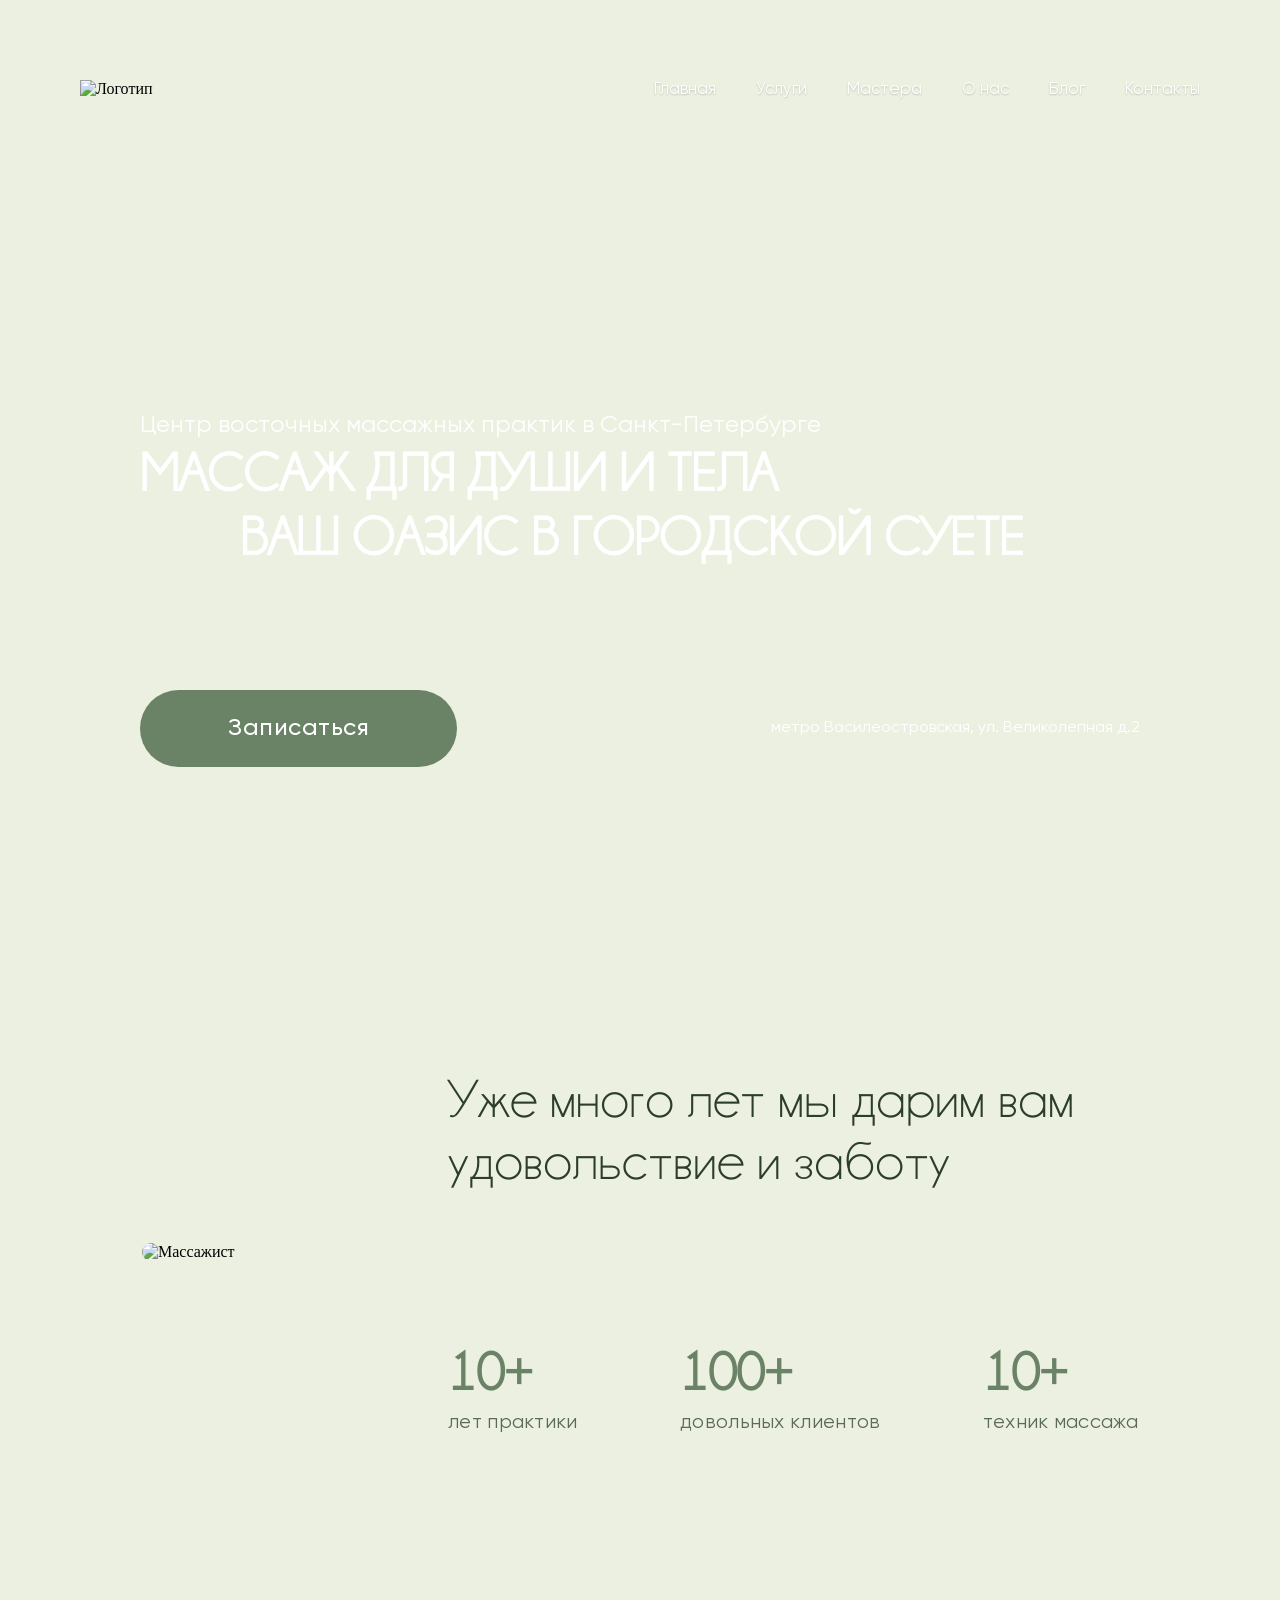
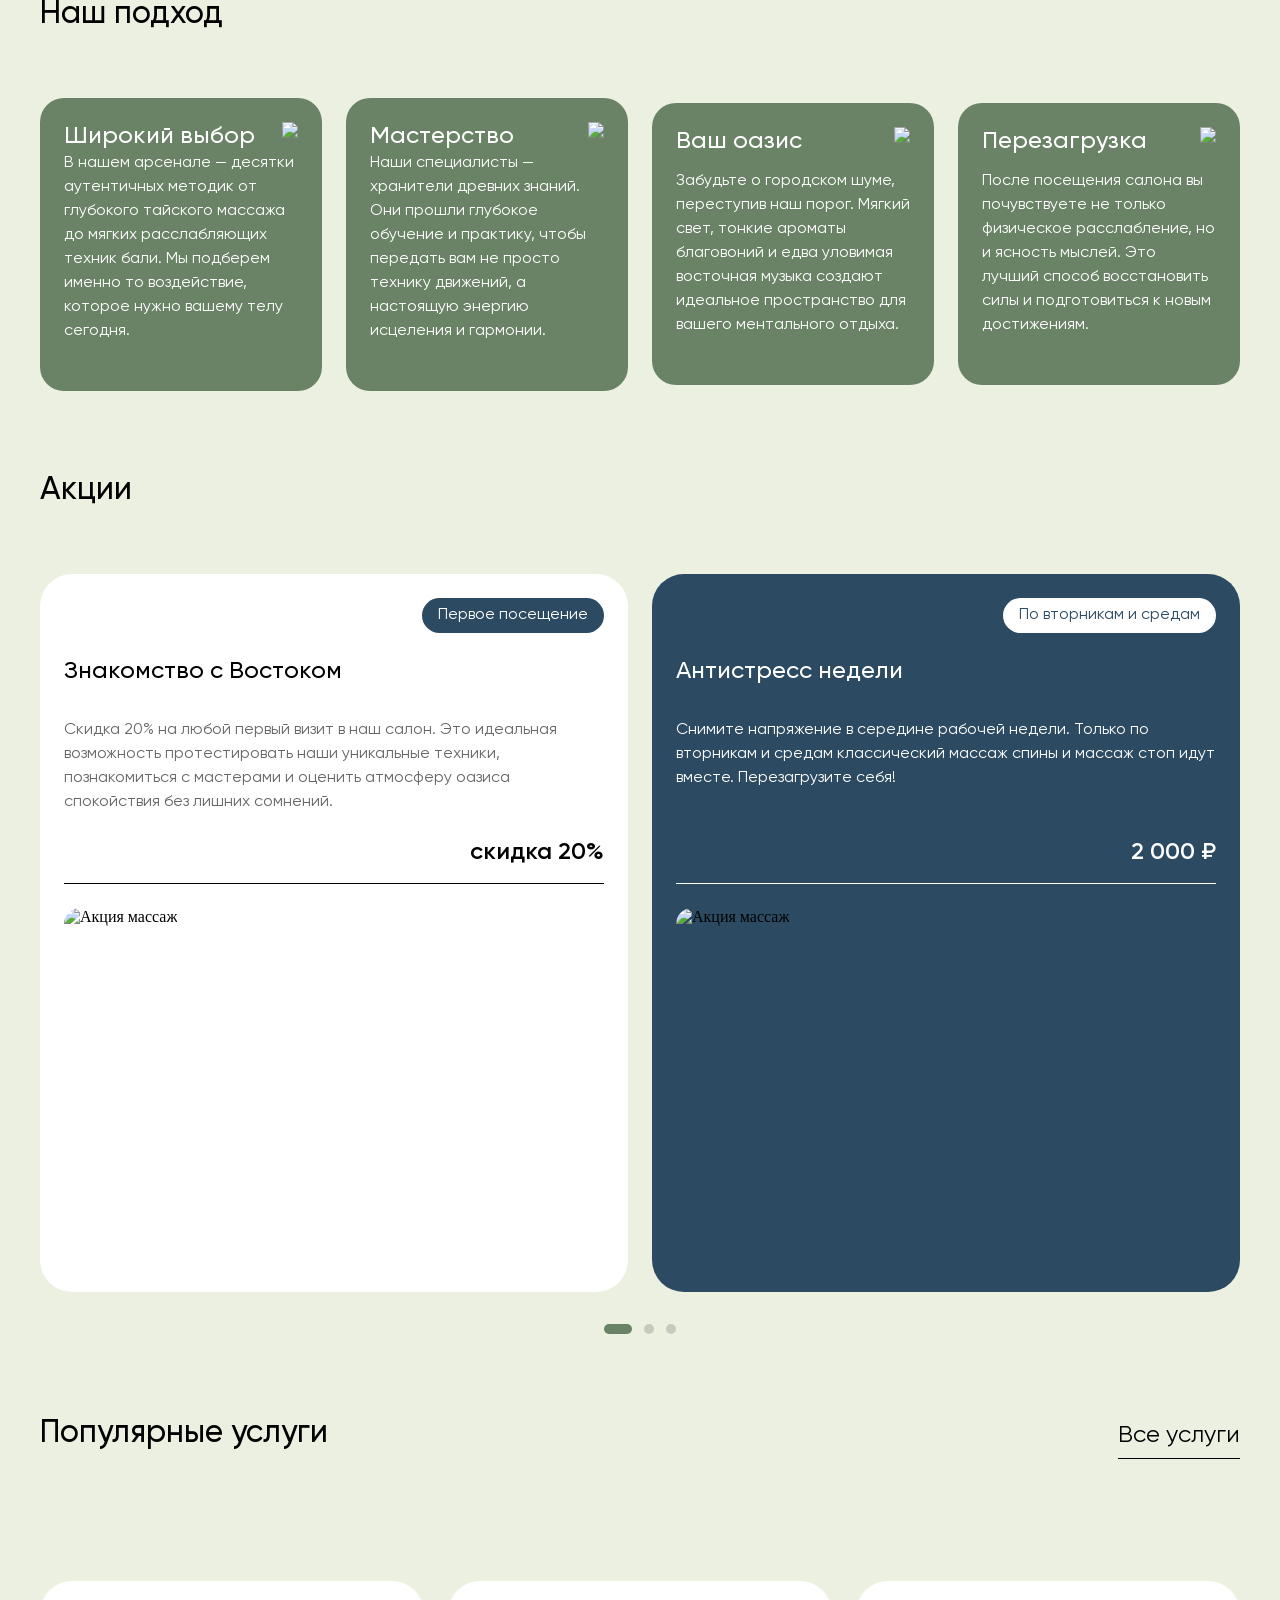
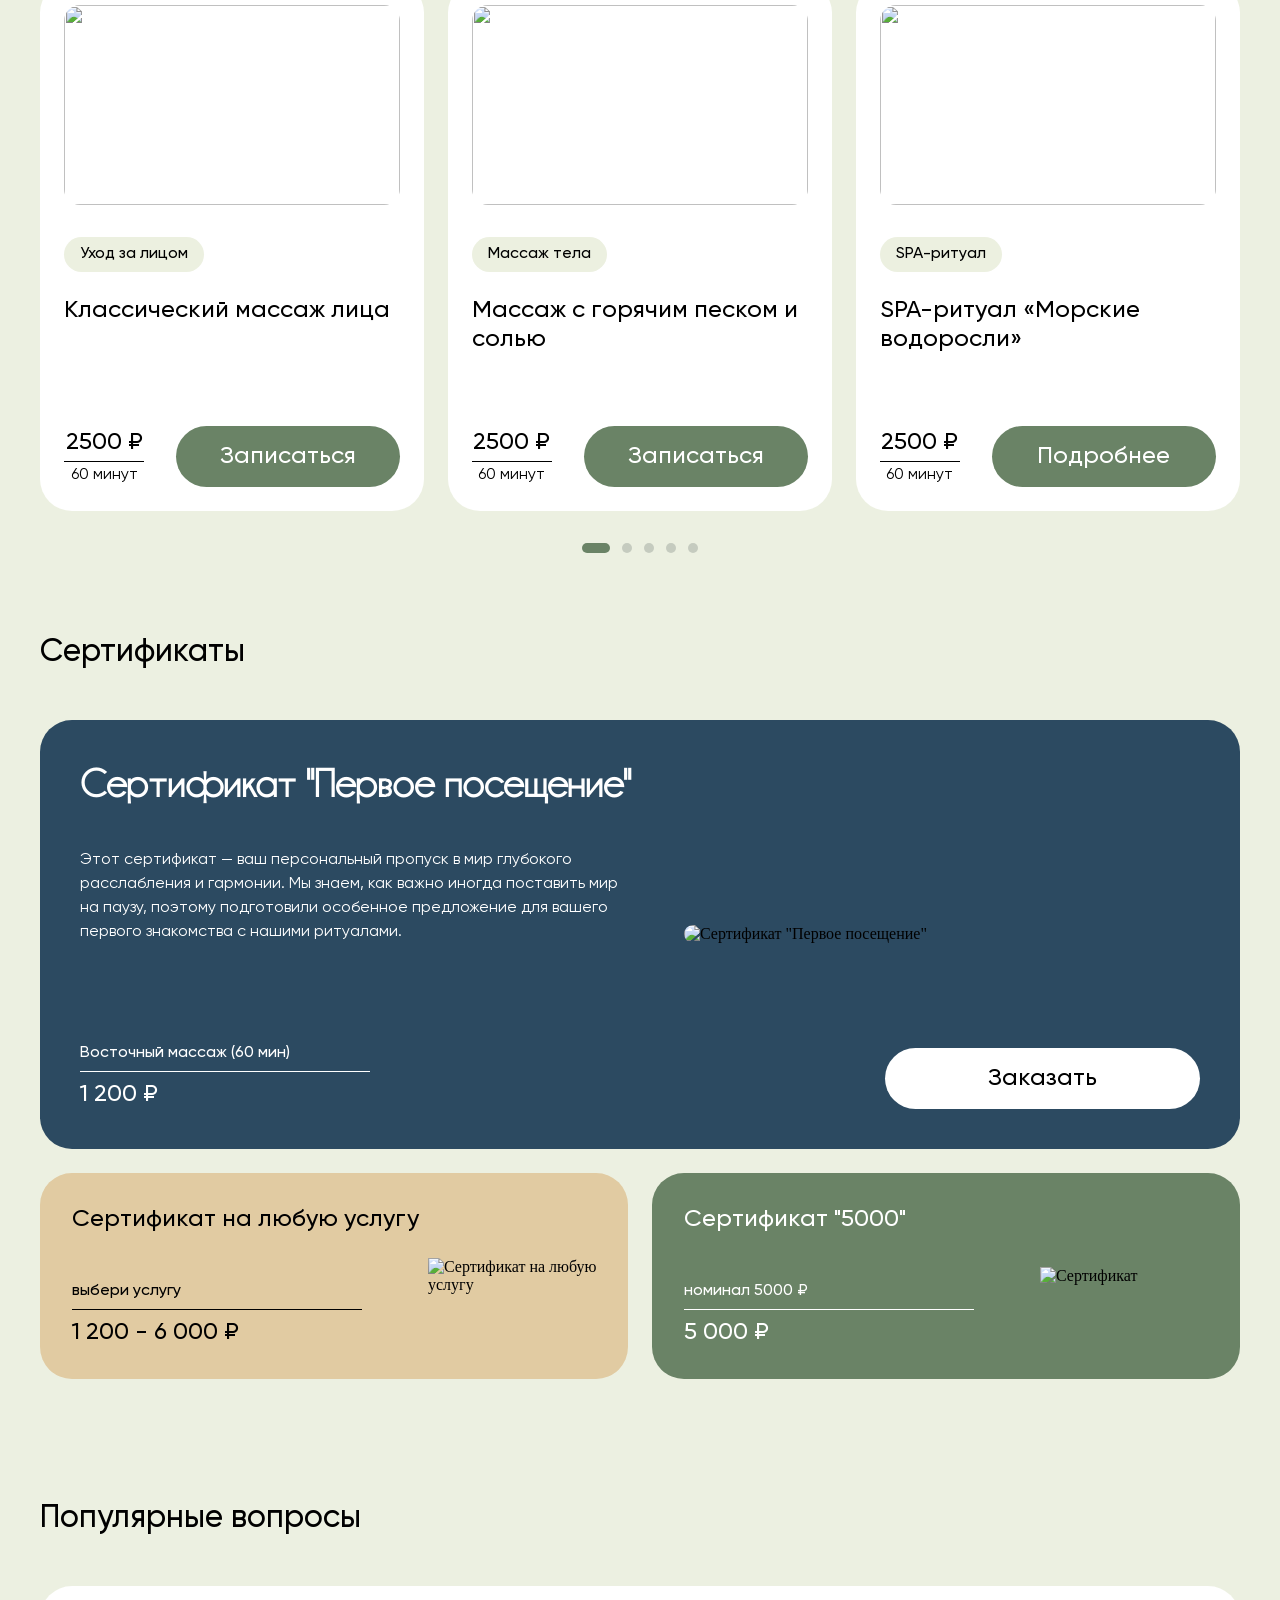
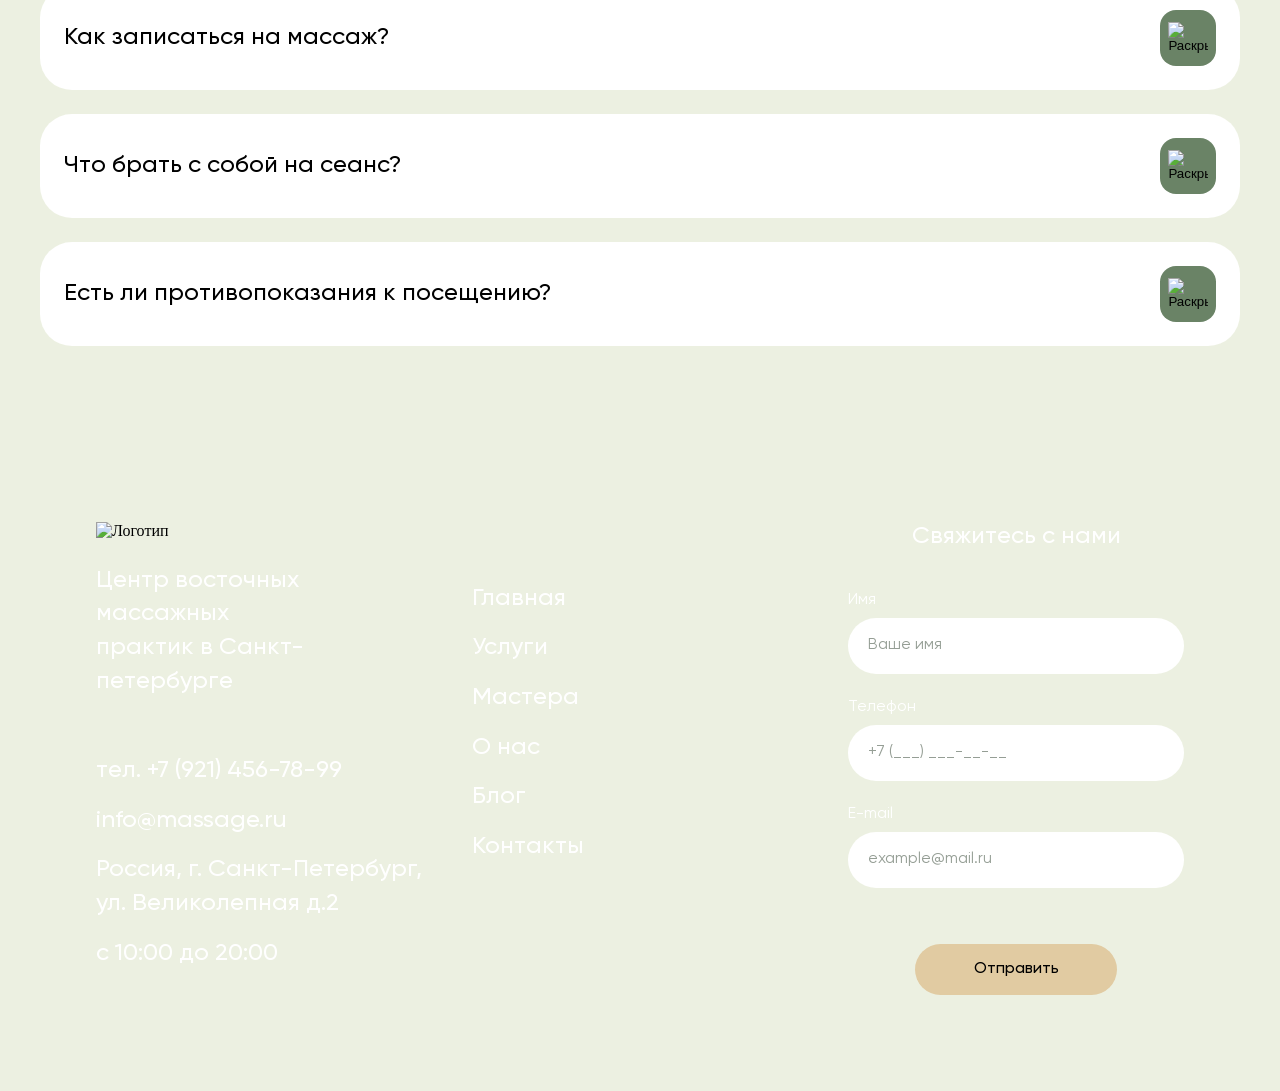
==== index.html @ 38e9e54f "Add files via upload" ====
<!DOCTYPE html>
<html lang="ru">
<head>
    <meta charset="UTF-8">
    <meta name="viewport" content="width=device-width, initial-scale=1.0, viewport-fit=cover">
    <title>Массажный салон "Саттва"</title>
    <link rel="stylesheet" href="styles/style.css">
    <link rel="stylesheet" href="styles/style_main.css">
    <link rel="stylesheet" href="styles/certificates.css">
    <link rel="stylesheet" href="styles/modal.css">
</head>
<body>
    <div class="site-wrapper">
    <!-- Первый экран -->
    <section class="hero" id="hero">
        <div class="hero-outer">
            <!-- Навигационное меню -->
            <nav class="navbar">
                <img src="img/logo.png" class="logo" alt="Логотип" id="mainLogo">
                <ul class="nav-links">
                    <li><a href="index.html">Главная</a></li>
                    <li><a href="html/services.html" class="active">Услуги</a></li>
                    <li><a href="html/masters.html">Мастера</a></li>
                    <li><a href="html/about.html">О нас</a></li>
                    <li><a href="html/blog.html">Блог</a></li>
                    <li><a href="html/contacts.html">Контакты</a></li>
                </ul>
                <button class="burger" id="burgerBtn" aria-label="Меню">
                    <span></span><span></span><span></span>
                </button>
            </nav>

            <div class="hero-content">
                  <div class="hero-text">
                        <div class="grid-text-line-1">Центр восточных массажных практик в Санкт-Петербурге</div>
                        <div class="grid-text-line-2">МАССАЖ ДЛЯ ДУШИ И ТЕЛА</div>
                        <div class="grid-text-line-3">ВАШ ОАЗИС В ГОРОДСКОЙ СУЕТЕ</div>
                    </div>
                  <div class="action-row">
                      <a href="#" class="btn-primary" onclick="openBookingModal(); return false;">Записаться</a>
                      <div class="inline-note"><p>метро Василеостровская, ул. Великолепная д.2</p></div>
                  </div>
            </div>
        </div>
        </div>
    </section>

    <!-- Инфографика -->
    <section class="about-section">
        <div class="about-container">
            <div class="about-image">
                <img src="img/person.png" alt="Массажист">
            </div>
            <div class="about-text">
                  <h2 class="about-title">Уже много лет мы дарим вам <br> удовольствие и заботу</h2>
                  <div class="infographics">
                      <div class="infographic-item">
                          <div class="infographic-number">10+</div>
                          <div class="infographic-label">лет практики</div>
                      </div>
                      <div class="infographic-item">
                          <div class="infographic-number">100+</div>
                          <div class="infographic-label">довольных клиентов</div>
                      </div>
                      <div class="infographic-item">
                          <div class="infographic-number">10+</div>
                          <div class="infographic-label">техник массажа</div>
                      </div>
                  </div>
            </div>
        </div>
    </section>


    <!-- Особенности салона -->
    <section class="features-section">
        <h3>Наш подход</h3>
        <div class="features-grid">
            <!-- Карточка 1 -->
            <div class="feature-card">
                <div class="feature-header">
                    <div class="feature-title">Широкий выбор</div>
                    <div class="feature-image">
                        <img src="img/icon1.png">
                    </div>
                </div>
                <p class="feature-text">В нашем арсенале — десятки аутентичных методик от глубокого тайского массажа до мягких расслабляющих техник бали. Мы подберем именно то воздействие, которое нужно вашему телу сегодня.</p>
            </div>
            <!-- Карточка 2 -->
            <div class="feature-card">
                <div class="feature-header">
                    <h3 class="feature-title">Мастерство</h3>
                    <div class="feature-image">
                        <img src="img/icon2.png">
                    </div>
                </div>
                <p class="feature-text">Наши специалисты — хранители древних знаний. Они прошли глубокое обучение и практику, чтобы передать вам не просто технику движений, а настоящую энергию исцеления и гармонии.</p>
            </div>
            <!-- Карточка 3 -->
            <div class="feature-card">
                <div class="feature-header">
                    <h3 class="feature-title">Ваш оазис</h3>
                    <div class="feature-image">
                        <img src="img/icon3.png">
                    </div>
                </div>
                <p class="feature-text">Забудьте о городском шуме, переступив наш порог. Мягкий свет, тонкие ароматы благовоний и едва уловимая восточная музыка создают идеальное пространство для вашего ментального отдыха.</p>
            </div>
            <!-- Карточка 4 -->
            <div class="feature-card">
                <div class="feature-header">
                    <h3 class="feature-title">Перезагрузка</h3>
                    <div class="feature-image">
                        <img src="img/icon4.png">
                    </div>
                </div>
                <p class="feature-text">После посещения салона вы почувствуете не только физическое расслабление, но и ясность мыслей. Это лучший способ восстановить силы и подготовиться к новым достижениям.</p>
            </div>
        </div>
    </section>

    <!-- Акции -->
    <section class="promotions-section">
        <h3>Акции</h3>
        <div class="promotions-slider">
            <div class="promotions-track" id="promotionsTrack">
                <!-- Карточка 1 -->
                <div class="promotion-card">
                    <p class="promotion-tag">Первое посещение</p>
                    <div class="promotion-content">
                        <h4 class="promotion-card-title">Знакомство с Востоком</h4>
                        <p class="promotion-description">Скидка 20% на любой первый визит в наш салон. Это идеальная возможность протестировать наши уникальные техники, познакомиться с мастерами и оценить атмосферу оазиса спокойствия без лишних сомнений.</p>
                    </div>
                    <div class="promotion-footer">
                        <h4 class="promotion-price">скидка 20%</h4>
                        <div class="promotion-line"></div>
                        <div class="promotion-image">
                            <img src="img/sale1.png" alt="Акция массаж">
                        </div>
                    </div>
                </div>
                <!-- Карточка 2 -->
                <div class="promotion-card">
                    <p class="promotion-tag">По вторникам и средам</p>
                    <div class="promotion-content">
                        <h4 class="promotion-card-title">Антистресс недели</h4>
                        <p class="promotion-description">Снимите напряжение в середине рабочей недели. Только по вторникам и средам классический массаж спины и массаж стоп идут вместе. Перезагрузите себя!</p>
                    </div>
                    <div class="promotion-footer">
                        <h4 class="promotion-price">2 000 ₽</h4>
                        <div class="promotion-line"></div>
                        <div class="promotion-image">
                            <img src="img/sale2.png" alt="Акция массаж">
                        </div>
                    </div>
                </div>
                <!-- Карточка 3 -->
                <div class="promotion-card">
                    <p class="promotion-tag">Для пар</p>
                    <div class="promotion-content">
                        <h4 class="promotion-card-title">Восточный дуэт</h4>
                        <p class="promotion-description">Приходите на массаж вдвоем и получите скидку 15% на оба сеанса. Разделите момент глубокого расслабления с близким человеком или подругой. Мы создадим для вас общую атмосферу гармонии, чтобы ваш отдых стал еще более приятным и душевным.</p>
                    </div>
                    <div class="promotion-footer">
                        <h4 class="promotion-price">скидка 15%</h4>
                        <div class="promotion-line"></div>
                        <div class="promotion-image">
                            <img src="img/sale3.png" alt="Акция массаж">
                        </div>
                    </div>
                </div>
            </div>
            <!-- Точки-переключатели -->
            <div class="promotions-dots" id="promotionsDots">
                <span class="dot active"></span>
                <span class="dot"></span>
                <span class="dot"></span>
            </div>
        </div>
    </section>

    <!-- Популярные услуги -->
    <section class="services-section">
        <div class="services-header">
            <h3>Популярные услуги</h3>
            <a href="html/services.html" class="services-link">Все услуги</a>
        </div>
        
        <div class="services-slider">
            <div class="services-track" id="servicesTrack">
                
                <!-- Карточка услуги 1 -->
                <div class="service-card" data-tag="face" data-time="60" data-price="2500">
                    <div class="service-image">
                        <img src="img/mas_3.png">
                    </div>
                    <div class="service-info">
                        <div class="service-tag">Уход за лицом</div>
                        <h4>Классический массаж лица</h4>
                    </div>
                    <div class="service-footer">
                        <div class="service-price-block">
                            <h4 class="service-price">2500 ₽</h4>
                            <div class="service-line"></div>
                            <p class="service-duration">60 минут</p>
                        </div>
                        <a href="#" class="service-btn" onclick="openBookingModal(); return false;">Записаться</a>
                    </div>
                </div>
                
                <!-- Карточка услуги 2 -->
                <div class="service-card" data-tag="massage" data-time="60" data-price="2500">
                    <div class="service-image">
                        <img src="img/mas_4.png">
                    </div>
                    <div class="service-info">
                        <div class="service-tag">Массаж тела</div>
                        <h4>Массаж с горячим песком и солью</h4>
                    </div>
                    <div class="service-footer">
                        <div class="service-price-block">
                            <h4 class="service-price">2500 ₽</h4>
                            <div class="service-line"></div>
                            <p class="service-duration">60 минут</p>
                        </div>
                        <a href="#" class="service-btn" onclick="openBookingModal(); return false;">Записаться</a>
                    </div>
                </div>
                
                <!-- Карточка услуги 3 -->
                <div class="service-card" data-tag="spa" data-time="60" data-price="2500">
                    <div class="service-image">
                        <img src="img/mas_5.png">
                    </div>
                    <div class="service-info">
                        <div class="service-tag">SPA-ритуал</div>
                        <h4>SPA-ритуал «Морские водоросли»</h4>
                    </div>
                    <div class="service-footer">
                        <div class="service-price-block">
                            <h4 class="service-price">2500 ₽</h4>
                            <div class="service-line"></div>
                            <p class="service-duration">60 минут</p>
                        </div>
                        <a href="#" class="service-btn">Подробнее</a>
                    </div>
                </div>
                
                <!-- Карточка услуги 4 -->
                <div class="service-card" data-tag="spa" data-time="60" data-price="2500">
                    <div class="service-image">
                        <img src="img/mas_7.png">
                    </div>
                    <div class="service-info">
                        <div class="service-tag">SPA-ритуал</div>
                        <h4>SPA-ритуал «Полное погружение»</h4>
                    </div>
                    <div class="service-footer">
                        <div class="service-price-block">
                            <h4 class="service-price">2500 ₽</h4>
                            <div class="service-line"></div>
                            <p class="service-duration">60 минут</p>
                        </div>
                        <a href="#" class="service-btn">Подробнее</a>
                    </div>
                </div>
                
                <!-- Карточка услуги 5 -->
                <div class="service-card" data-tag="massage" data-time="60" data-price="2500">
                    <div class="service-image">
                        <img src="img/mas_8.png">
                    </div>
                    <div class="service-info">
                        <div class="service-tag">Массаж тела</div>
                        <h4>Восточный массаж</h4>
                    </div>
                    <div class="service-footer">
                        <div class="service-price-block">
                            <h4 class="service-price">2500 ₽</h4>
                            <div class="service-line"></div>
                            <p class="service-duration">60 минут</p>
                        </div>
                        <a href="#" class="service-btn">Подробнее</a>
                    </div>
                </div>
            </div>
        </div>
        
        <!-- Точки-переключатели -->
        <div class="services-dots" id="servicesDots">
            <span class="dot active"></span>
            <span class="dot"></span>
            <span class="dot"></span>
            <span class="dot"></span>
            <span class="dot"></span>
        </div>
    </section>

        <!-- Сертификаты -->
    <section class="certificates-section">
        <h3>Сертификаты</h3>
        <!-- Десктопная версия -->
        <div class="certificates-desktop">
            <!-- Верхняя карточка -->
            <div class="cert-card-large" id="certLargeCard" data-cert-color="0">
                <div class="cert-large-left">
                    <h5 class="cert-large-title" id="largeTitle">Подарочный сертификат</h5>
                    <p class="cert-large-text" id="largeText">Идеальный подарок для тех, кто ценит заботу о теле и душе. Сертификат действует на любые услуги салона.</p>
                    <div class="cert-large-info">
                        <div class="cert-price-block-vertical">
                            <div class="cert-price-value" id="largePrice">5 000 ₽</div>
                            <div class="cert-line"></div>
                            <div class="cert-time" id="largeTime">без ограничений</div>
                        </div>
                    </div>
                </div>
                <div class="cert-large-right">
                    <img src="img/cert_1.png" alt="Сертификат" class="cert-large-img" id="largeImg">
                    <a href="#" class="cert-large-btn" id="largeBtn" onclick="openBookingModal(); return false;">Заказать</a>
                </div>
            </div>
            
            <!-- Две нижние карточки -->
            <div class="cert-cards-row" id="certRow"></div>
        </div>
        
        <!-- Мобильная версия -->
        <div class="certificates-mobile">
            <div class="cert-mobile-track" id="certMobileTrack"></div>
            <div class="cert-mobile-dots" id="certMobileDots"></div>
        </div>
    </section>

        <!-- Популярные вопросы -->
    <section class="faq-section">
        <h3>Популярные вопросы</h3>
        <div class="faq-container">
            <!-- Вопрос 1 -->
            <div class="faq-item">
                <div class="faq-question">
                    <h4 class="faq-question-text">Как записаться на массаж?</h4>
                    <button class="faq-toggle" aria-label="Раскрыть ответ">
                        <span></span>
                        <span></span>
                    </button>
                </div>
                <div class="faq-answer">
                    <p><br></p>
                    <p>Вы можете записаться на массаж по телефону +7 (812) 123-45-67 или через форму связи на сайте. Желаемую дату и время можно выбрать в чате с администратором. Предварительная запись обязательна.</p>
                </div>
            </div>
            <!-- Вопрос 2 -->
            <div class="faq-item">
                <div class="faq-question">
                    <h4 class="faq-question-text">Что брать с собой на сеанс?</h4>
                    <button class="faq-toggle" aria-label="Раскрыть ответ">
                        <span></span>
                        <span></span>
                    </button>
                </div>
                <div class="faq-answer">
                    <p><br></p>
                    <p>Короткий ответ — ничего! Мы позаботились о том, чтобы ваш визит был максимально комфортным. Мы предоставляем всё необходимое для Вашего посещения.</p>
                </div>
            </div>
            <!-- Вопрос 3 -->
            <div class="faq-item">
                <div class="faq-question">
                    <h4 class="faq-question-text">Есть ли противопоказания к посещению?</h4>
                    <button class="faq-toggle" aria-label="Раскрыть ответ">
                        <span></span>
                        <span></span>
                    </button>
                </div>
                <div class="faq-answer">
                    <p><br></p>
                    <p>Пожалуйста, ознакомьтесь с ними перед записью на странице услуги. Если у вас есть сомнения, проконсультируйтесь с нашим специалистом.</p>
                </div>
            </div>
        </div>
    </section>

        <!-- Футер -->
    <footer class="footer">
        <div class="footer-container">
            <!-- Информация -->
            <div class="footer-info">
                <img src="img/logo.png" class="footer-logo" alt="Логотип">
                <h4 class="footer-text">Центр восточных массажных<br>практик в Санкт-петербурге</h4>
                <div class="footer-contact-links">
                    <h4 href="tel:+78121234567" class="footer-contact-link">тел. +7 (921) 456-78-99</h4>
                    <h4 href="mailto:info@massage.ru" class="footer-contact-link">info@massage.ru</h4>
                    <h4 class="footer-contact-link">Россия, г. Санкт-Петербург,<br>ул. Великолепная д.2</h4>
                    <h4 class="footer-contact-link">с 10:00 до 20:00</h4>
                </div>
            </div>
            
            <!-- Навигация -->
            <div class="footer-nav">
                <a href="#" class="footer-nav-link">Главная</a>
                <a href="#" class="footer-nav-link">Услуги</a>
                <a href="#" class="footer-nav-link">Мастера</a>
                <a href="#" class="footer-nav-link">О нас</a>
                <a href="#" class="footer-nav-link">Блог</a>
                <a href="#" class="footer-nav-link">Контакты</a>
            </div>
            
            <!-- Обратная связь -->
            <div class="footer-form">
                <h4 class="footer-form-title">Свяжитесь с нами</h4>
                <form class="footer-contact-form" id="footerForm">
                    <div class="form-group">
                        <label for="footer-name">Имя</label>
                        <input type="text" id="footer-name" name="name" placeholder="Ваше имя">
                    </div>
                    <div class="form-group">
                        <label for="footer-phone">Телефон</label>
                        <input type="tel" id="footer-phone" name="phone" placeholder="+7 (___) ___-__-__">
                    </div>
                    <div class="form-group">
                        <label for="footer-email">E-mail</label>
                        <input type="email" id="footer-email" name="email" placeholder="example@mail.ru">
                    </div>
                    <button type="submit" class="footer-submit-btn">Отправить</button>
                    
                </form>
            </div>
        </div>
    </footer>

        <!-- Модальное окно формы -->
    <div class="modal" id="bookingModal">
        <div class="modal-content">
            <button class="modal-close" id="modalCloseBtn">
                <span></span>
                <span></span>
            </button>
            <h3 class="modal-title">Записаться на массаж</h3>
            <p class="modal-subtitle">оставьте свои контактные данные, и мы очень быстро с вами свяжемся, ответим на все вопросы и запишем на нужную программу</p>
            
            <form class="modal-form" id="bookingForm">
                <div class="modal-form-group">
                    <label for="modal-name">Имя</label>
                    <input type="text" id="modal-name" name="name">
                </div>
                <div class="modal-form-group">
                    <label for="modal-phone">Телефон</label>
                    <input type="tel" id="modal-phone" name="phone">
                </div>
                <div class="modal-form-group">
                    <label for="modal-email">E-mail</label>
                    <input type="email" id="modal-email" name="email">
                </div>
                
                <div class="modal-checkboxes">
                    <label class="modal-checkbox">
                        <input type="checkbox" name="privacy" class="modal-checkbox-input">
                        <span class="modal-checkbox-custom"></span>
                        <a href="#" class="modal-checkbox-label">политика конфиденциальности</a>
                    </label>
                    <label class="modal-checkbox">
                        <input type="checkbox" name="offer" class="modal-checkbox-input">
                        <span class="modal-checkbox-custom"></span>
                        <a href="#" class="modal-checkbox-label">обработка персональных данных</a>
                    </label>
                </div>
                
                <button type="submit" class="modal-submit-btn">Отправить заявку</button>
            </form>
        </div>
    </div>

    <script src="js/menu.js"></script>
    <script src="js/script.js"></script>
    <script src="js/certificates.js"></script>
    <script src="js/faq.js"></script>
    <script src="js/modal.js"></script>
</body>
</html>
---- styles/style.css ----
@font-face {
    font-family: 'Gilroy';
    src: url('../other_files/Gilroy-Regular_0.ttf') format('opentype');
}
@font-face {
    font-family: 'ChampagneLimousines';
    src: url('../other_files/champagne-limousines.otf') format('opentype');
}
@font-face {
    font-family: 'GilroyMedium';
    src: url('../other_files/Gilroy-Medium_0.ttf') format('opentype');
}
@font-face {
    font-family: 'GilroySemibold';
    src: url('../other_files/Gilroy-Semibold_0.ttf') format('opentype');
}
@font-face {
    font-family: 'GilroyItalic';
    src: url('../other_files/Gilroy-RegularItalic_0.ttf') format('opentype');
}


* {
    margin: 0;
    padding: 0;
    box-sizing: border-box;
}
body {
    background-color: #ECF0E1;
}

p{
    font: 16px Gilroy, sans-serif;
}
h1 {
    font: 70px ChampagneLimousines, sans-serif;
    font-weight: 900;
    color: #ffffff;
}
h2{
    font: 60px GilroyMedium, sans-serif;
}
h3{
    font: 32px GilroyMedium, sans-serif;
    margin-bottom: 64px;
}
h4{
    font: 24px GilroyMedium, sans-serif;
}
h5{
    font: 40px ChampagneLimousines, sans-serif;
    font-weight: 900;
    color: #ffffff;
}

section{
    margin: 0 40px ;
    padding: 0 120px;
    padding-bottom: 120px
}
@media (max-width: 1440px) {
    section{
        padding: 0 0;
        padding-bottom: 80px
    }
}
@media (max-width: 1024px) {
    section{
        padding: 0 0;
        padding-top: 16px;
        padding-bottom: 80px
    }
    h1 {
        font: 50px ChampagneLimousines, sans-serif;
        font-weight: 900;
    }
    h2{
        font: 50px GilroyMedium, sans-serif;
    }
    h3{
        font: 24px GilroyMedium, sans-serif;
        margin-bottom: 64px;
    }
    h4{
        font: 20px GilroyMedium, sans-serif;
    }
}
@media (max-width: 768px) {
    section{
        margin: 0 16px ;
    }
    h1 {
        font: 40px ChampagneLimousines, sans-serif;
        font-weight: 900;
    }
    h2{
        font: 32px GilroyMedium, sans-serif;
    }
}

/* ========== HERO секция ========== */
.hero {
    background: transparent;
    margin: 0;
    padding: 0;
}
.hero-outer {
    background-image: url('../img/bg.png');
    background-size: cover;
    background-repeat: no-repeat;
    margin: 40px;
    border-radius: 32px;
    position: relative;
    min-height: 92vh;
    display: flex;
    flex-direction: column;
}

@media (max-width: 768px) {
    .hero-outer {
        margin: 16px;
        margin-bottom: 16px;
        border-radius: 24px;
        min-height: calc(90vh - 16px);
    }
}

/* Навигационное меню */
.navbar {
    flex-shrink: 0;
    display: flex;
    justify-content: space-between;
    flex-wrap: wrap;
    gap: 20px;
    padding: 40px 40px;
}

@media (max-width: 768px) {
    .navbar {
        padding: 20px 24px;
    }
}

.logo {
    height: 30px;
    width: auto;
    transition: opacity 0.3s ease;
}
.nav-links {
    display: flex;
    list-style: none;
    gap: 80px;
}
.nav-links li a {
    font: 20px Gilroy, sans-serif;
    text-decoration: none;
    font-weight: 300;
    font-size: 1.05rem;
    color: white;
    transition: 0.2s ease;
    padding-bottom: 4px;
    border-bottom: 1px solid transparent;
    text-shadow: 0 1px 2px rgba(0,0,0,0.2);
}
.nav-links li a:hover {
    border-bottom-color: #ffffff;
}

@media (max-width: 1440px) {
    .nav-links {
        gap: 40px;
    }
}
@media (max-width: 1024px) {
    .nav-links {
        gap: 28px;
    }
    .logo {
        height: 20px;
    }
}
@media (max-width: 768px) {
    .logo {
        height: 24px;
        position: relative;
        z-index: 999;
    }
    
    .nav-links {
        position: fixed;
        top: 0;
        right: -100%;
        width: 100%;
        max-width: 100%;
        background: #FFFFFF;
        flex-direction: column;
        border-radius: 0 0 32px 32px;
        padding: 100px 32px 40px 32px;
        gap: 24px;
        box-shadow: 0 4px 20px rgba(0, 0, 0, 0.1);
        transition: 0.3s ease-in-out;
        z-index: 997;
        align-items: flex-start;
        margin: 0;
        height: auto;
        max-height: 60vh;
        overflow-y: auto;
        border-bottom: none;
    }

    .nav-links.active {
        right: 0;
        background-color: #ECF0E0;

    }
    
    .nav-links li a {
        color: #2C3E2B;
        font-size: 20px;
        font-weight: 500;
        text-shadow: none;
        border-bottom-color: transparent;
    }
    
    .nav-links li a:hover {
        border-bottom-color: #2C3E2B;
        /* color: #6A8366; */
    }
}



.burger {
    display: none;
    flex-direction: column;
    background: transparent;
    border: none;
    cursor: pointer;
    gap: 8px;
    padding: 4px;
    border-radius: 0;
    position: relative;
    z-index: 999;
    transition: background 0.2s ease;
}

@media (max-width: 768px) {
    .burger {
        display: flex;
        background: transparent;
        height: 32px;
        width: 36px;
    }
    .burger.active-burger {
        background: transparent;
    }
}

.burger span {
    width: 28px;
    height: 1px;
    background-color: white;
    transition: 0.2s;
}

.burger.active-burger span:nth-child(1),
.burger.active-burger span:nth-child(2),
.burger.active-burger span:nth-child(3) {
    transform: none;
    opacity: 1;
}

.burger.active-burger span {
    background-color: #2C3E2B;
}


/* ========== ФУТЕР ========== */
.footer {
    background-image: url('../img/foot.png');
    background-size: cover;
    background-repeat: no-repeat;
    background-position: center;
    margin: 40px 160px 40px 160px;
    border-radius: 32px;
    padding: 56px;
}
@media (max-width: 1440px) {
    .footer{
        margin: 0 40px 40px 40px;
    }
}
@media (max-width: 768px) {
    .footer{
        margin: 0 16px 16px 16px;
    }
}

.footer-container {
    display: flex;
    justify-content: space-between;
    gap: 40px;
}

/* ========== ПЕРВЫЙ БЛОК ========== */
.footer-info {
    flex: 1;
    text-align: left;
}

.footer-logo {
    height: 30px;
    width: auto;
    margin-bottom: 24px;
}

.footer-text {
    color: #FFFFFF;
    font-weight: 300;
    margin-bottom: 8px;
    line-height: 1.4;
}

.footer-text:last-of-type {
    margin-bottom: 56px;
}

.footer-contact-links {
    display: flex;
    flex-direction: column;
    gap: 16px;
}

.footer-contact-link {
    font-weight: 300;
    color: #FFFFFF;
    text-decoration: none;
    transition: opacity 0.3s ease;
    line-height: 1.4;
}

.footer-contact-link:hover {
    opacity: 0.8;
}

/* ========== ВТОРОЙ БЛОК ========== */
.footer-nav {
    flex: 1;
    display: flex;
    flex-direction: column;
    align-items: flex-start;
    gap: 16px;
    padding-top: 60px
}

.footer-nav-link {
    font-family: 'GilroyMedium', sans-serif;
    font-size: 24px;
    color: #FFFFFF;
    text-decoration: none;
    transition: opacity 0.3s ease;
    line-height: 1.4;
}

/* ========== ТРЕТИЙ БЛОК ========== */
.footer-form {
    flex: 1;
}

.footer-form-title {
    color: #FFFFFF;
    margin-bottom: 40px;
    text-align: center;
}

.footer-contact-form {
    display: flex;
    flex-direction: column;
}

.form-group {
    margin-bottom: 24px;
}

.form-group label {
    display: block;
    font-family: 'Gilroy', sans-serif;
    font-size: 16px;
    color: #FFFFFF;
    margin-bottom: 8px;
}

.form-group input {
    width: 100%;
    background: #FFFFFF;
    border: none;
    border-radius: 32px;
    padding: 0 20px;
    height: 56px;
    font-family: 'Gilroy', sans-serif;
    font-size: 16px;
    color: #2C3E2B;
    outline: none;
    transition: all 0.3s ease;
    box-sizing: border-box;
}

.form-group input:focus {
    box-shadow: 0 0 0 2px #6A8366;
}

.form-group input::placeholder {
    color: rgba(44, 62, 43, 0.5);
}

.footer-submit-btn {
    margin-top: 32px;
    background-color: #E1CBA2;
    border: none;
    padding: 16px 0px;
    font-family: 'GilroyMedium', sans-serif;
    font-size: 16px;
    color: #000000;
    border-radius: 32px;
    cursor: pointer;
    transition: all 0.3s ease;
    width: 60%;
    text-align: center;
    align-self: center;

}

.footer-submit-btn:hover {
    background-color: #FFFFFF;
    color: #6A8366;
}

/* ========== АДАПТИВНОСТЬ ========== */
@media (max-width: 1024px) {
    .footer-container {
        flex-wrap: wrap;
        gap: 48px;
    }
    .footer-info {
        flex: 1;
        min-width: 250px;
    }
    .footer-nav {
        flex: 1;
        min-width: 150px;
    }
    .footer-form {
        flex: 1;
        min-width: 280px;
    }
}

@media (max-width: 768px) {
    .footer {
        margin: 0 16px 24px 16px;
        border-radius: 24px;
        padding: 32px 24px;
    }
    .footer-container {
        flex-direction: column;
        gap: 40px;
        align-items: center;
        text-align: center;
    }
    .footer-info {
        order: 1;
        text-align: center;
        width: 100%;
    }
    .footer-logo {
        display: block;
        margin-left: auto;
        margin-right: auto;
    }
    .footer-contact-links {
        align-items: center;
    }
    .footer-form {
        order: 2;
        width: 100%;
        max-width: 400px;
        margin: 0 auto;
    }
    .footer-nav {
        order: 3;
        flex-direction: row;
        flex-wrap: wrap;
        justify-content: center;
        gap: 20px;
        width: 100%;
    }
    .footer-nav-link {
        font-size: 14px;
    }
    .footer-text {
        font-size: 14px;
    }
    .footer-contact-link {
        font-size: 14px;
    }
    .footer-form-title {
        font-size: 20px;
        margin-bottom: 32px;
    }
    .form-group {
        text-align: left;
    }
    .form-group label {
        font-size: 14px;
    }
    .form-group input {
        font-size: 14px;
        height: 48px;
        padding: 0 16px;
        border-radius: 24px;
    }
    .footer-submit-btn {
        font-size: 16px;
        padding: 14px 20px;
        margin-top: 24px;
    }
}

@media (max-width: 540px) {
    .footer {
        padding: 24px 20px;
    }
    .footer-form {
        max-width: 100%;
    }
    .footer-nav {
        flex-direction: column;
        align-items: center;
        gap: 12px;
    }
}

.btn-primary {
    background: #6A8366;
    border: none;
    padding: 24px 20px;
    font: 24px GilroyMedium, sans-serif;
    color: #ffffff;
    border-radius: 48px;
    text-decoration: none;
    transition: all 0.25s ease;
    display: flex;
    align-items: center;
    justify-content: center;
    letter-spacing: 0.5px;
    white-space: nowrap;
    grid-column: span 3;
    width: 100%;
    min-width: 0;
}

.btn-primary:hover {
    background: #ffffff;
    color: #000000;
}

.service-btn {
    flex: 1;
    background-color: #6A8366;
    color: #FFFFFF;
    font-family: 'GilroyMedium', sans-serif;
    font-size: 24px;
    text-decoration: none;
    text-align: center;
    padding: 16px 16px;
    border-radius: 32px;
    transition: all 0.3s ease;
    white-space: nowrap;
}

.service-btn:hover {
    background-color: #32412E;
    
}

@media (max-width: 768px) {

    .service-btn {
        font-size: 20px;
    }
}
---- styles/style_main.css ----
/* ========== HERO секция ========== */


.hero-content {
    margin: 0px 120px;
    flex: 1;
    display: grid;
    grid-template-columns: repeat(12, 1fr);
    gap: 0px;
    align-items: center;
    padding: 260px 0 100px 0;
}

@media (max-width: 1440px) {
    .hero-content {
        margin: 0px 0px;
    }
}
@media (max-width: 768px) {
    .hero-content {
        padding: 0;
        display: flex;
        flex-direction: column;
        justify-content: space-between;
        min-height: calc(90vh - 80px - 16px);
    }
}

.hero-text {
    display: contents;
}

@media (max-width: 768px) {
    .hero-text {
        display: flex;
        flex-direction: column;
        justify-content: center;
        margin-top: 120px;
    }
}

.grid-text-line-1 {
    font: 24px Gilroy, sans-serif;
    font-weight: 300;
    color: #ffffff;
    grid-column: 2 / 12;
    margin: 0;
    transition: 1s;
}
.grid-text-line-2 {
    font: 54px ChampagneLimousines, sans-serif;
    font-weight: 900;
    color: #ffffff;
    grid-column: 2 / 12;
    margin: 0;
    margin-bottom: 0;
    transition: 1s;
}
.grid-text-line-3 {
    font: 54px ChampagneLimousines, sans-serif;
    font-weight: 900;
    color: #ffffff;
    grid-column: 3 / 12;
    margin-top: 0;
    margin-bottom: 0;
    transition: 1s;
}

@media (max-width: 1024px) {
    .grid-text-line-2 {
        font-size: 44px;
    }
    .grid-text-line-3 {
        font-size: 44px;
        grid-column: 2 / 12;
    }
}
@media (max-width: 768px) {
    .grid-text-line-1 {
        font-size: 16px;
        grid-column: auto;
        text-align: center;
        margin-bottom: 32px;
    }
    .grid-text-line-2 {
        font-size: 32px;
        text-align: center;
        margin-bottom: 16px;
        grid-column: auto;
    }
    .grid-text-line-3 {
        font-size: 32px;
        text-align: center;
        margin-bottom: 0;
        grid-column: auto;
    }
}
@media (max-width: 540px) {
    .grid-text-line-1 {
        font-size: 16px;
        margin-bottom: 28px;
    }
    .grid-text-line-2 {
        font-size: 24px;
        margin-bottom: 14px;
    }
    .grid-text-line-3 {
        font-size: 24px;
    }
}

.action-row {
    grid-column: 2 / 12;
    display: grid;
    grid-template-columns: repeat(9, 1fr);
    gap: 24px;
    align-items: center;
    margin-top: 120px;
}

@media (max-width: 768px) {
    .action-row {
        display: flex;
        flex-direction: column;
        align-items: stretch;
        gap: 32px;
        margin-top: 0;
        margin-bottom: 40px;
    }
}



.inline-note {
    font-weight: 300;
    color: #ffffff;
    padding: 6px 0;
    border-radius: 40px;
    white-space: nowrap;
    grid-column: span 6;
    text-align: right;
}

@media (max-width: 768px) {
    .inline-note {
        text-align: center;
        white-space: normal;
        font-size: 16px;
    }
}

/* Дополнительный фикс для body на мобильных */
@media (max-width: 768px) {
    body {
        min-height: 100vh;
        display: flex;
        flex-direction: column;
    }
}

/* Обертка для всего сайта */
.site-wrapper {
    display: flex;
    flex-direction: column;
    min-height: 100vh;
}

/* Для мобильной версии */
@media (max-width: 768px) {
    .hero {
        flex: 1;
        display: flex;
        flex-direction: column;
        margin-bottom: 0;
        padding-bottom: 0;
    }
    
    .hero-outer {
        margin: 16px;
        margin-bottom: 0;
        border-radius: 24px 24px 0 0;
        min-height: auto;
        flex: 1;
        border-radius: 24px !important;
    }
    .hero {
        margin-bottom: 16px;
    }
}
/* ========== БЛОК С ИЗОБРАЖЕНИЕМ И ИНФОГРАФИКОЙ ========== */

.about-container {
    flex: 1;
    display: grid;
    grid-template-columns: repeat(12, 1fr);
    gap: 24px;
    align-items: center;
    padding: 160px 0 80px 0;
}
.about-image {
    grid-column: 2 / 4;
    overflow: hidden;
    border-radius: 24px;
}

@media (max-width: 1440px) {
    .about-container {
        margin: 0px 0px;
    }
}
@media (max-width: 1024px) {
    .about-image {
        grid-column: 2 / 5;
    }
}
@media (max-width: 768px) {
    .about-container {
        display: flex;
        flex-direction: column;
        align-items: stretch;
    }
    .about-image {
        height: 150px;
        margin: 0 auto;
    }
}
@media (max-width: 560px) {
    .about-container {
        padding: 80px 0;
    }
}

.about-image img {
    width: 100%;
    height: 100%;
    object-fit: cover;
    display: block;
    transition: transform 0.4s ease;
}
.about-image:hover img {
    transform: scale(1.03);
}

/* Текстовый блок */
.about-text {
    grid-column: 5 / 12;
    height: 367px;
    display: flex;
    flex-direction: column;
    justify-content: space-between;
}

@media (max-width: 1024px) {
    .about-text {
        grid-column: 5 / 12;
        height: auto;
        gap: 40px;
    }
}
@media (max-width: 768px) {
    .about-text {
        width: 100%;
    }
}

.about-title {
    font-family: 'ChampagneLimousines', sans-serif;
    font-weight: 150;
    font-size: 54px;
    color: #2C3E2B;
}

@media (max-width: 1024px) {
    .about-title {
        font-size: 40px;
    }
    .about-title br {
        display: none;
    }
}
@media (max-width: 768px) {
    .about-title {
        font-size: 32px;
        text-align: center;
    }
}
@media (max-width: 540px) {
    .about-title {
        font-size: 24px;
    }
}

.infographics {
    display: flex;
    justify-content: space-between;
}
.infographic-item {
    text-align: left;
}
.infographic-number {
    font-family: 'ChampagneLimousines', sans-serif;
    font-size: 54px;
    font-weight: 900;
    margin-bottom: 8px;
    line-height: 1.1;
    color: #6A8366;
}
.infographic-label {
    font-family: 'Gilroy', sans-serif;
    font-size: 20px;
    letter-spacing: 0.3px;
    color: #5A6A58;
}

@media (max-width: 1024px) {
    .infographic-number {
        font-size: 40px;
    }
}
@media (max-width: 768px) {
    .infographics {
        justify-content: space-around;
        flex-wrap: wrap;
        gap: 24px;
    }
    .infographic-item {
        text-align: center;
    }
    .infographic-number {
        font-size: 36px;
    }
}
@media (max-width: 540px) {
    .infographics {
        flex-direction: column;
        align-items: center;
        gap: 24px;
    }
}


/* ========== БЛОК С КВАДРАТНЫМИ КАРТОЧКАМИ ========== */

.features-grid {
    flex: 1;
    display: grid;
    grid-template-columns: repeat(4, 1fr);
    gap: 24px;
    align-items: center;
}

@media (max-width: 1440px) {
    .features-grid {
        margin: 0px 0px;
    }
}
@media (max-width: 1024px) and (min-width: 769px) {
    .features-grid {
        grid-template-columns: repeat(2, 1fr);
    }
}
/* Мобильная версия: горизонтальный скролл без полосы прокрутки */
@media (max-width: 768px) {
    .features-grid {
        display: flex;
        flex-direction: row;
        overflow-x: auto;
        overflow-y: visible;
        gap: 20px;
        padding: 0 0 40px 0;
        scroll-snap-type: x mandatory;
        -webkit-overflow-scrolling: touch;
        scrollbar-width: none;
    }
    .features-grid::-webkit-scrollbar {
        display: none;
        height: 0px;
    }
}

.feature-card {
    background-color: #6A8366;
    border-radius: 24px;
    padding: 32px;
    aspect-ratio: 1 / 1;
    display: flex;
    flex-direction: column;
    justify-content: space-between;
    transition: transform 0.3s ease, box-shadow 0.3s ease;
}
.feature-card:hover {
    transform: translateY(-8px);
    box-shadow: 0 12px 30px rgba(0, 0, 0, 0.15);
}
@media (max-width: 768px) {
    .feature-card {
        min-width: 284px;
        width: 284px;
        flex-shrink: 0;
        scroll-snap-align: start;
        padding: 24px;
    }
}
.feature-image img {
    flex-shrink: 0;
    height: 56px;
    width: auto;
}
.feature-header {
    display: flex;
    justify-content: space-between;
    align-items: flex-start;
    gap: 16px;
}
.feature-title {
    font-family: 'GilroyMedium', sans-serif;
    font-size: 32px;
    color: #ffffff;
    line-height: 1.2;
    margin: 0;
    flex: 1;
}
.feature-text {
    font-family: 'Gilroy', sans-serif;
    font-size: 20px;
    line-height: 1.5;
    color: #ffffff;
    margin-top: auto;
    margin-bottom: 32px;
}

@media (max-width: 1440px) {
    .feature-card {
        padding: 24px;
    }
    .feature-title {
    font-size: 24px;
    }
    .feature-text {
    font-size: 16px;
    margin-bottom: 24px;
    }
}
@media (max-width: 1024px) and (min-width: 769px) {
    .feature-card {
        padding: 32px;
    }
    .feature-image img {
        height: 72px;
    }
}
@media (max-width: 768px) {
    .feature-title {
        font-size: 22px;
    }
    .feature-text {
        font-size: 14px;
        margin-bottom: 0;
    }
    .feature-image img {
        height: 48px;
    }
}

/* ========== БЛОК С АКЦИЯМИ ========== */
.promotions-section {
    background-color: #ECF0E1;
}

@media (max-width: 1440px) {
    .promotions-container {
        padding: 0 0px;
    }
}

.promotions-title {
    color: #000000;
    text-align: center;
    margin-bottom: 32px;
}

.promotions-slider {
    overflow: hidden;
    position: relative;
}

.promotions-track {
    display: flex;
    gap: 24px;
    transition: transform 0.5s cubic-bezier(0.25, 0.46, 0.45, 0.94);
}

.promotion-card {
    flex-shrink: 0;
    width: calc(50% - 12px);
    background-color: #FFFFFF;
    border-radius: 32px;
    padding: 24px;
    display: flex;
    flex-direction: column;
    pointer-events: none;
}

.promotion-card * {
    pointer-events: auto;
}

.promotion-tag {
    background-color: #2C4A61;
    color: #FFFFFF;
    font-weight: 500;
    padding: 8px 16px;
    border-radius: 32px;
    align-self: flex-end;
    margin-bottom: 24px;
}

.promotion-content {
    flex: 1;
    display: flex;
    flex-direction: column;
    margin-bottom: 24px;
}

.promotion-card-title {
    color: #000000;
    margin-bottom: 32px;
}

.promotion-description {
    font-family: 'Gilroy', sans-serif;
    font-size: 16px;
    line-height: 1.5;
    color: #666;
}

.promotion-footer {
    margin-top: auto;
}

.promotion-price {
    font-family: 'GilroySemibold', sans-serif;
    text-align: right;
    margin-bottom: 16px;
}

.promotion-line {
    width: 100%;
    height: 1px;
    background-color: #000000;
    margin-bottom: 24px;
}

.promotion-image {
    width: 100%;
    height: 360px;
    overflow: hidden;
    border-radius: 16px;
}

.promotion-image img {
    width: 100%;
    height: 100%;
    object-fit: cover;
}


/* Стили для второй карточки акции - синий цвет */
.promotion-card:nth-child(2) {
    background-color: #2C4A61;
}

.promotion-card:nth-child(2) .promotion-tag {
    background-color: #FFFFFF;
    color: #2C4A61;
}

.promotion-card:nth-child(2) .promotion-card-title,
.promotion-card:nth-child(2) .promotion-description,
.promotion-card:nth-child(2) .promotion-price {
    color: #FFFFFF;
}

.promotion-card:nth-child(2) .promotion-line {
    background-color: #FFFFFF;
}

/* Точки-переключатели */
.promotions-dots {
    display: flex;
    justify-content: center;
    gap: 12px;
    margin-top: 32px;
}

.dot {
    width: 10px;
    height: 10px;
    border-radius: 50%;
    background-color: #C5CBBF;
    cursor: pointer;
    transition: all 0.3s ease;
}

.dot.active {
    width: 28px;
    border-radius: 5px;
    background-color: #6A8366;
}

@media (max-width: 1024px) {
    .promotion-image {
        height: 240px;
    }
}

@media (max-width: 768px) {
    .promotion-card {
        width: 100%;
    }
    
    .promotion-tag {
        margin-bottom: 32px;
    }
    
    .promotion-price {
        font-size: 20px;
    }
    
    .promotion-image {
        height: 200px;
    }
    
    .promotion-description {
        font-size: 14px;
    }
}

/* ========== БЛОК С ПОПУЛЯРНЫМИ УСЛУГАМИ ========== */
.services-section {
    background-color: #ECF0E1;
}

.services-header {
    display: flex;
    justify-content: space-between;
    align-items: baseline;
    margin-bottom: 64px;
}

.services-title {
    margin-bottom: 0;
}

/* .services-link {
    font-family: 'Gilroy', sans-serif;
    font-size: 24px;
    color: #000000;
    text-decoration: none;
    padding-bottom: 8px;
    border-bottom: 2px solid transparent;
    transition: border-color 0.3s ease;
}

.services-link:hover {
    border-bottom-color: #6A8366;
} */

.services-slider {
    overflow: hidden;
    position: relative;
}

.services-track {
    display: flex;
    gap: 24px;
    transition: transform 0.5s cubic-bezier(0.25, 0.46, 0.45, 0.94);
}

.service-card {
    flex-shrink: 0;
    width: calc(33.333% - 16px);
    background-color: #FFFFFF;
    border-radius: 32px;
    padding: 24px;
    display: flex;
    flex-direction: column;
    pointer-events: none;
}

.service-card * {
    pointer-events: auto;
}

.service-image {
    width: 100%;
    height: 260px;
    overflow: hidden;
    border-radius: 16px;
    margin-bottom: 32px;
}

.service-image img {
    width: 100%;
    height: 100%;
    object-fit: cover;
    transition: transform 0.3s ease;
}

.service-card:hover .service-image img {
    transform: scale(1.05);
}

.service-info {
    margin-bottom: 72px;
}

.service-tag {
    display: inline-block;
    background-color: #ECF0E0;
    color: #000000;
    font-family: 'GilroyMedium', sans-serif;
    font-size: 16px;
    padding: 8px 16px;
    border-radius: 40px;
    margin-bottom: 24px;
}

.service-card-title {
    font-family: 'GilroyMedium', sans-serif;
    font-size: 24px;
    color: #2C3E2B;
    margin: 0;
}

.service-footer {
    display: flex;
    align-items: center;
    gap: 32px;
    margin-top: auto;
}

.service-price-block {
    width: 80px;
    flex-shrink: 0;
    align-items: center;
}
.service-price {
    text-align: center;
}
.service-line {
    width: 100%;
    height: 1px;
    background-color: #000000;
    margin: 4px 0px;
}
.service-duration {
    text-align: center;
}


/* Точки-переключатели для услуг */
.services-dots {
    display: flex;
    justify-content: center;
    gap: 12px;
    margin-top: 32px;
}

/* Адаптивность для блока услуг */
@media (max-width: 1440px) {
    .service-image {
        height: 200px;
    }

}

/* Стиль для ссылки "Все услуги" с подчеркиванием на 8px */
.services-link {
    font-family: 'Gilroy', sans-serif;
    font-size: 24px;
    color: #000000;
    text-decoration: none;
    padding-bottom: 8px;
    border-bottom: 1px solid #000000;
    transition: color 0.3s ease, border-bottom-color 0.3s ease;
    cursor: pointer;
}

.services-link:hover {
    color: #6A8366;
    border-bottom-color: #6A8366;
}

@media (max-width: 1024px) {
    .service-card {
        width: calc(50% - 12px);
    }
}

@media (max-width: 768px) {
    .services-header {
        margin-bottom: 32px;
    }
    .services-link {
        font-size: 16px;
    }
    .service-card {
        width: 100%;
    }
    .service-card-title {
        font-size: 20px;
    }
    .service-price {
        font-size: 20px;
    }
    .service-btn {
        font-size: 20px;
    }
}



/* Убираем курсор-руку со всех слайдеров */
.promotions-slider,
.promotions-track,
.services-slider,
.services-track,
.cert-mobile-track {
    cursor: default !important;
}

.promotions-slider:active,
.promotions-track:active,
.services-slider:active,
.services-track:active,
.cert-mobile-track:active {
    cursor: default !important;
}



/* ========== БЛОК FAQ ========== */
.faq-section {
    background-color: #ECF0E1;
    padding-bottom: 120px;
}

.faq-section h3 {
    margin-bottom: 48px;
}

.faq-container {
    display: flex;
    flex-direction: column;
    gap: 24px;
}

.faq-item {
    background-color: #FFFFFF;
    border-radius: 32px;
    padding: 24px;
    transition: all 0.3s ease;
}

.faq-question {
    display: flex;
    justify-content: space-between;
    align-items: center;
    gap: 16px;
}

.faq-question-text {
    flex: 1;
}

/* Кнопка раскрытия 56x56 с картинкой */
.faq-toggle {
    width: 56px;
    height: 56px;
    background-color: #6A8366;
    border: none;
    border-radius: 16px;
    cursor: pointer;
    flex-shrink: 0;
    transition: all 0.3s ease;
    display: flex;
    align-items: center;
    justify-content: center;
    padding: 0;
    position: relative;
}

.faq-toggle img {
    width: auto;
    height: auto;
    max-width: 70%;
    max-height: 70%;
    transition: transform 0.3s ease;
}

.faq-toggle:hover {
    transform: scale(1.02);
}

/* Активное состояние (картинка поворачивается, цвет кнопки меняется на бежевый) */
.faq-toggle.active {
    background-color: #32412E;
}

.faq-toggle.active img {
    transform: rotate(90deg);
}

/* Ответ */
.faq-answer {
    max-height: 0;
    overflow: hidden;
    transition: max-height 0.4s ease-out;
}

.faq-answer p {
    line-height: 1.5;
}

/* Открытое состояние */
.faq-item.open .faq-answer {
    max-height: 300px;
}
---- styles/certificates.css ----
/* certificates.css - стили для блока сертификатов */

/* ========== ОБЩИЕ СТИЛИ ========== */
.certificates-section {
    background-color: #ECF0E1;
    padding-bottom: 120px;
}

.certificates-section h3 {
    margin-bottom: 48px;
}

/* ========== ЦВЕТА КАРТОЧЕК ========== */
/* Цвет 0 - Синий */
.cert-card-large[data-cert-color="0"],
.cert-card-small[data-cert-color="0"] {
    background-color: #2C4A61;
}

.cert-card-large[data-cert-color="0"] .cert-large-title,
.cert-card-large[data-cert-color="0"] .cert-price-value,
.cert-card-large[data-cert-color="0"] .cert-time,
.cert-card-small[data-cert-color="0"] .cert-small-title,
.cert-card-small[data-cert-color="0"] .cert-price-value,
.cert-card-small[data-cert-color="0"] .cert-time {
    color: #FFFFFF;
}

.cert-card-large[data-cert-color="0"] .cert-large-text {
    color: #ffffff;
}

.cert-card-large[data-cert-color="0"] .cert-line,
.cert-card-small[data-cert-color="0"] .cert-line {
    background-color: #FFFFFF;
}

/* Цвет 1 - Бежевый */
.cert-card-large[data-cert-color="1"],
.cert-card-small[data-cert-color="1"] {
    background-color: #E1CBA2;
}

.cert-card-large[data-cert-color="1"] .cert-large-title,
.cert-card-large[data-cert-color="1"] .cert-price-value,
.cert-card-large[data-cert-color="1"] .cert-time,
.cert-card-small[data-cert-color="1"] .cert-small-title,
.cert-card-small[data-cert-color="1"] .cert-price-value,
.cert-card-small[data-cert-color="1"] .cert-time {
    color: #000000;
}

.cert-card-large[data-cert-color="1"] .cert-large-text {
    color: #000000;
}

.cert-card-large[data-cert-color="1"] .cert-line,
.cert-card-small[data-cert-color="1"] .cert-line {
    background-color: #000000;
}

/* Цвет 2 - Зеленый */
.cert-card-large[data-cert-color="2"],
.cert-card-small[data-cert-color="2"] {
    background-color: #6A8366;
}

.cert-card-large[data-cert-color="2"] .cert-large-title,
.cert-card-large[data-cert-color="2"] .cert-price-value,
.cert-card-large[data-cert-color="2"] .cert-time,
.cert-card-small[data-cert-color="2"] .cert-small-title,
.cert-card-small[data-cert-color="2"] .cert-price-value,
.cert-card-small[data-cert-color="2"] .cert-time {
    color: #FFFFFF;
}

.cert-card-large[data-cert-color="2"] .cert-large-text {
    color: #ffffff;
}

.cert-card-large[data-cert-color="2"] .cert-line,
.cert-card-small[data-cert-color="2"] .cert-line {
    background-color: #FFFFFF;
}

/* ========== ВЕРТИКАЛЬНЫЙ БЛОК С ЦЕНОЙ ========== */
.cert-price-block-vertical {
    display: flex;
    flex-direction: column;
    align-items: flex-start;
    gap: 8px;
}

.cert-price-block-vertical.small {
    gap: 8px;
}

.cert-price-block-vertical .cert-price-value {
    font-family: 'GilroyMedium', sans-serif;
    font-size: 16px;
}

.cert-price-block-vertical.small .cert-price-value {
    font-size: 16px;
}

.cert-price-block-vertical .cert-line {
    width: 290px;
    height: 1px;
}

.cert-price-block-vertical.small .cert-line {
    width: 290px;
}

.cert-price-block-vertical .cert-time {
    font-family: 'GilroyMedium', sans-serif;
    font-size: 24px;
}

.cert-price-block-vertical.small .cert-time {
    font-size: 24px;
}

/* ========== ВЕРХНЯЯ БОЛЬШАЯ КАРТОЧКА ========== */
.cert-card-large {
    display: flex;
    border-radius: 32px;
    overflow: hidden;
    margin-bottom: 24px;
    transition: all 0.3s ease;
}

.cert-large-left {
    flex: 1;
    padding: 40px 48px 40px 40px;
    display: flex;
    flex-direction: column;
    justify-content: space-between;
}

.cert-large-title {
    /* font-family: 'ChampagneLimousines', sans-serif;
    font-size: 40px;
    font-weight: 900; */
    margin-bottom: 40px;
    line-height: 1.2;
}

.cert-large-text {
    line-height: 1.5;
    margin-bottom: 100px;
}

.cert-large-right {
    flex: 1;
    position: relative;
    display: flex;
    align-items: center;
    justify-content: center;
}

.cert-large-img {
    width: 100%;
    height: auto;
    max-height: 320px;
    object-fit: contain;
    border-radius: 16px;
}

.cert-large-btn {
    position: absolute;
    bottom: 40px;
    right: 40px;
    background-color: #FFFFFF;
    color: #2C3E2B;
    font-family: 'GilroyMedium', sans-serif;
    font-size: 24px;
    text-decoration: none;
    padding: 16px 103px;
    border-radius: 32px;
    transition: all 0.3s ease;
    white-space: nowrap;
}

.cert-card-large[data-cert-color="0"] .cert-large-btn ,
.cert-card-large[data-cert-color="1"] .cert-large-btn ,
.cert-card-large[data-cert-color="2"] .cert-large-btn {
    background-color: #FFFFFF;
    color: #000000;
}

.cert-large-btn:hover {
    transform: translateY(-2px);
    opacity: 0.9;
}

/* ========== НИЖНИЕ КАРТОЧКИ (картинка заходит на поля) ========== */
.cert-cards-row {
    display: flex;
    gap: 24px;
}

.cert-card-small {
    flex: 1;
    border-radius: 32px;
    padding: 32px;
    display: flex;
    justify-content: space-between;
    align-items: center;
    gap: 24px;
    transition: all 0.3s ease;
    cursor: pointer;
    overflow: hidden;
    position: relative;
}

.cert-card-small:hover {
    transform: translateY(-4px);
    box-shadow: 0 8px 25px rgba(0, 0, 0, 0.15);
}

.cert-small-left {
    flex: 1;
    z-index: 1;
}

.cert-small-title {
    font-family: 'GilroyMedium', sans-serif;
    font-size: 24px;
    margin-bottom: 48px;
}

/* ИСПРАВЛЕНО: изображение видно полностью, не обрезается */
.cert-small-right {
    width: 200px;
    height: 100%;
    flex-shrink: 0;
    overflow: hidden;
    position: absolute;
    top: 0;
    right: 0;
    bottom: 0;
    margin: 0;
    border-radius: 0 32px 32px 0;
    display: flex;
    align-items: center;
    justify-content: center;
    padding-right: 20px;
}

.cert-small-right img {
    width: 100%;
    height: auto;  /* Изменено с 100% на auto */
    max-height: 100%; /* Добавлено - ограничиваем по высоте контейнера */
    object-fit: contain; /* Изменено с cover на contain */
    border-radius: 0 32px 32px 0;
}

/* ========== МОБИЛЬНАЯ ВЕРСИЯ ========== */
.certificates-mobile {
    display: none;
    overflow: hidden;
    cursor: grab;
    user-select: none;
}

.certificates-mobile:active {
    cursor: grabbing;
}

.cert-mobile-track {
    display: flex;
    gap: 20px;
    transition: transform 0.5s cubic-bezier(0.25, 0.46, 0.45, 0.94);
    cursor: grab;
}

.cert-mobile-track:active {
    cursor: grabbing;
}

.cert-mobile-card {
    flex-shrink: 0;
    width: 100%;
    background-color: #FFFFFF;
    border-radius: 32px;
    padding: 24px;
    display: flex;
    flex-direction: column;
    box-sizing: border-box;
    pointer-events: none;
}

.cert-mobile-card * {
    pointer-events: auto;
}

/* Цвета для мобильных карточек */
.cert-mobile-card[data-mobile-color="0"] {
    background-color: #2C4A61;
    color: #FFFFFF;
}

.cert-mobile-card[data-mobile-color="1"] {
    background-color: #E1CBA2;
    color: #000000;
}

.cert-mobile-card[data-mobile-color="2"] {
    background-color: #6A8366;
    color: #FFFFFF;
}

.cert-mobile-title {
    font-family: 'ChampagneLimousines', sans-serif;
    font-size: 24px;
    font-weight: 900;
    margin-bottom: 16px;
}

.cert-mobile-text {
    font-family: 'Gilroy', sans-serif;
    font-size: 14px;
    line-height: 1.4;
    margin-bottom: 20px;
    opacity: 0.85;
}

.cert-mobile-image {
    width: 100%;
    height: 200px;
    overflow: hidden;
    border-radius: 16px;
    margin-bottom: 20px;
}

.cert-mobile-image img {
    width: 100%;
    height: 100%;
    object-fit: cover;
}

.cert-mobile-info {
    display: flex;
    flex-direction: column;
    align-items: flex-start;
    gap: 8px;
    margin-bottom: 20px;
}

.cert-mobile-price {
    font-family: 'GilroyMedium', sans-serif;
    font-size: 16px;
}

.cert-mobile-line {
    width: 240px;
    height: 1px;
    background-color: currentColor;
    opacity: 0.3;
}

.cert-mobile-time {
    font-family: 'GilroyMedium', sans-serif;
    font-size: 20px;
}

.cert-mobile-btn {
    background-color: #FFFFFF;
    font-family: 'GilroyMedium', sans-serif;
    font-size: 20px;
    text-decoration: none;
    text-align: center;
    padding: 16px 20px;
    border-radius: 32px;
    transition: all 0.3s ease;
    width: 100%;
    display: block;
    box-sizing: border-box;
}

.cert-mobile-card[data-mobile-color="0"] .cert-mobile-btn ,
.cert-mobile-card[data-mobile-color="1"] .cert-mobile-btn ,
.cert-mobile-card[data-mobile-color="2"] .cert-mobile-btn {
    color: #000000;
}


.cert-mobile-dots {
    display: flex;
    justify-content: center;
    gap: 12px;
    margin-top: 32px;
}

.cert-mobile-dots .dot {
    width: 10px;
    height: 10px;
    border-radius: 50%;
    background-color: #C5CBBF;
    cursor: pointer;
    transition: all 0.3s ease;
}

.cert-mobile-dots .dot.active {
    width: 28px;
    border-radius: 5px;
    background-color: #6A8366;
}

@media (max-width: 768px) {
    .certificates-section {
        margin: 0 16px;
        padding-bottom: 60px;
    }
    
    .certificates-desktop {
        display: none;
    }
    
    .certificates-mobile {
        display: block;
    }
}
---- styles/modal.css ----
/* ========== МОДАЛЬНОЕ ОКНО ========== */
.modal {
    display: none;
    position: fixed;
    top: 0;
    left: 0;
    width: 100%;
    height: 100%;
    background-color: rgba(0, 0, 0, 0.7);
    z-index: 2000;
    justify-content: center;
    align-items: center;
    backdrop-filter: blur(4px);
}

.modal.active {
    display: flex;
}

.modal-content {
    position: relative;
    width: 668px;
    max-width: 90%;
    background-color: #ECF0E0;
    border-radius: 32px;
    padding: 24px;
    text-align: center;
    box-sizing: border-box;
}

/* Кнопка закрытия */
.modal-close {
    position: absolute;
    top: 24px;
    right: 24px;
    width: 40px;
    height: 40px;
    background: transparent;
    border: none;
    cursor: pointer;
    display: flex;
    align-items: center;
    justify-content: center;
}

.modal-close span {
    position: absolute;
    width: 40px;
    height: 1px;
    background-color: #000000;
    transition: all 0.3s ease;
}

.modal-close span:first-child {
    transform: rotate(45deg);
}

.modal-close span:last-child {
    transform: rotate(-45deg);
}

.modal-close:hover span {
    background-color: #6A8366;
}

.modal-title {

    margin-bottom: 0;
    margin-top: 16px;
    text-align: center;
}
.modal-subtitle {

    margin-top: 32px;
    margin-bottom: 48px;
    margin-left: auto;
    margin-right: auto;
    max-width: 438px;
    width: 100%;
    text-align: center;
}

/* Форма */
.modal-form {
    max-width: 438px;
    width: 100%;
    margin: 0 auto;
}

/* Поля ввода*/
.modal-form-group {
    margin-bottom: 24px;
    text-align: left;
}

.modal-form-group label {
    display: block;
    font-family: 'Gilroy', sans-serif;
    font-size: 14px;
    color: #2C3E2B;
    margin-bottom: 8px;
    text-align: left;
}

.modal-form-group input {
    width: 100%;
    background-color: #D5DBC6;
    border: 1px solid #E0E0E0;
    border-radius: 32px;
    padding: 16px 16px;
    font-family: 'Gilroy', sans-serif;
    font-size: 16px;
    color: #2C3E2B;
    outline: none;
    transition: all 0.3s ease;
    box-sizing: border-box;
}

.modal-form-group input:focus {
    border-color: #6A8366;
    box-shadow: 0 0 0 2px rgba(106, 131, 102, 0.2);
}

/* Чекбоксы*/
.modal-checkboxes {
    margin-top: 48px;
    text-align: left;
    max-width: 438px;
    width: 100%;
    margin-left: auto;
    margin-right: auto;
}

.modal-checkbox {
    display: flex;
    align-items: flex-start;
    gap: 24px;
    cursor: pointer;
    margin-bottom: 16px;
}

.modal-checkbox:last-child {
    margin-bottom: 0;
}

.modal-checkbox-input {
    display: none;
}

.modal-checkbox-custom {
    width: 40px;
    height: 40px;
    border: 1px solid #000000;
    border-radius: 6px;
    transition: all 0.3s ease;
    flex-shrink: 0;
    position: relative;
}

.modal-checkbox-input:checked + .modal-checkbox-custom {
    background-color: #6A8366;
    border: 1px solid #6A8366;
}

.modal-checkbox-input:checked + .modal-checkbox-custom::after {
    content: '';
    position: absolute;
    left: 12px;
    top: 4px;
    width: 14px;
    height: 20px;
    border: solid white;
    border-width: 0 2px 2px 0;
    transform: rotate(45deg);
}

.modal-checkbox-label {
    font-family: 'Gilroy', sans-serif;
    font-size: 14px;
    color: #5A6A58;
    line-height: 2.5;
}

/* Кнопка отправки */
.modal-submit-btn {
    width: 100%;
    max-width: 438px;
    background: #6A8366;
    border: none;
    padding: 24px 20px;
    font: 24px GilroyMedium, sans-serif;
    color: #ffffff;
    border-radius: 48px;
    text-decoration: none;
    cursor: pointer;
    transition: all 0.3s ease;
    margin-top: 72px;
    margin-bottom: 56px;
    margin-left: auto;
    margin-right: auto;
    display: block;
}

.modal-submit-btn:hover {
    background-color: #2C3E2B;
    transform: translateY(-2px);
}

/* ========== МОБИЛЬНАЯ ВЕРСИЯ ========== */
@media (max-width: 768px) {
    .modal-content {
        width: calc(100% - 32px);
        max-width: none;
        padding: 16px;
        margin: 16px;
    }
    .modal-close {
        top: 16px;
        right: 16px;
    }
    .modal-title {
        margin-top: 24px;
    }
    
    .modal-subtitle {
        margin-top: 24px;
        max-width: none;
        width: 100%;
    }
    
    .modal-form {
        max-width: none;
        width: 100%;
    }
    
    .modal-form-group input {
        padding: 20px 16px;
    }
    
    .modal-checkboxes {
        max-width: none;
        width: 100%;
    }
    .modal-checkbox-custom {
        width: 44px;
        height: 44px;
    }
    
    .modal-submit-btn {
        max-width: none;
        width: 100%;
        font-size: 20px;
        margin-top: 48px;
        margin-bottom: 24px;
    }
}
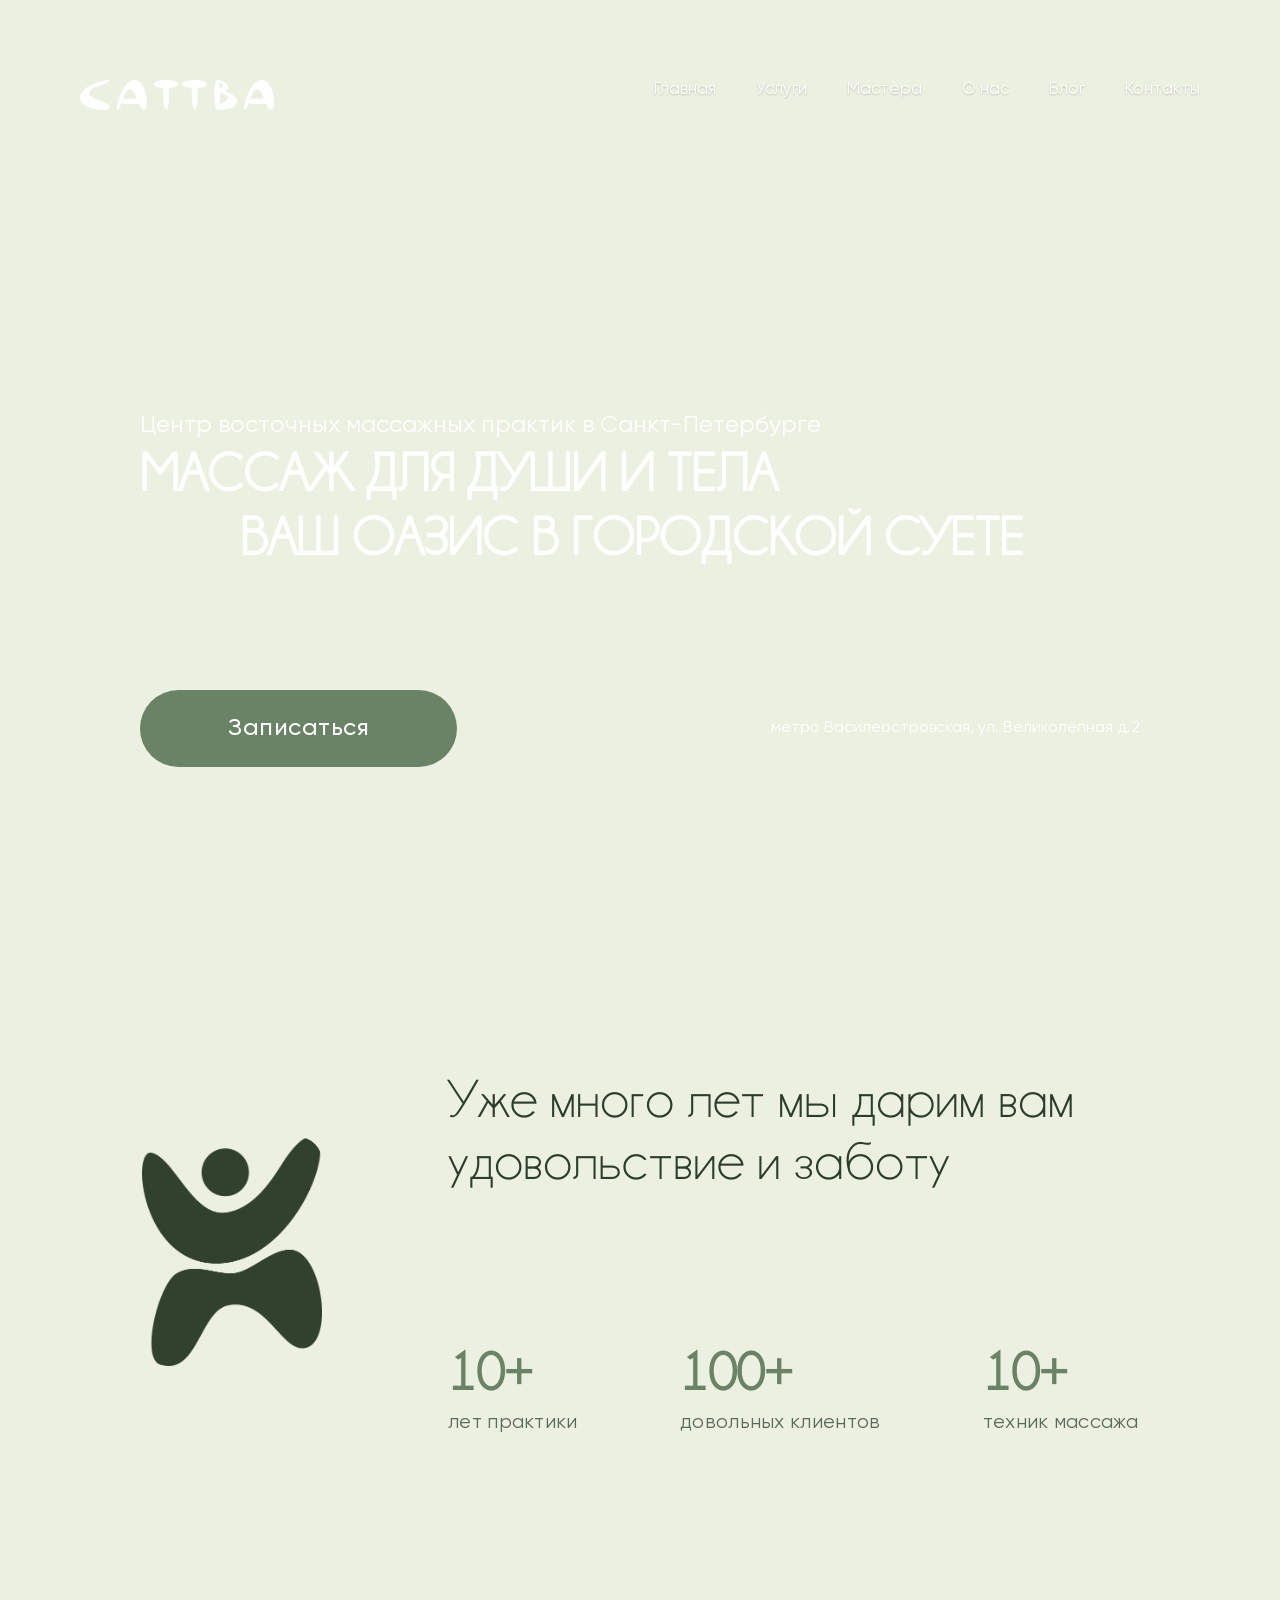
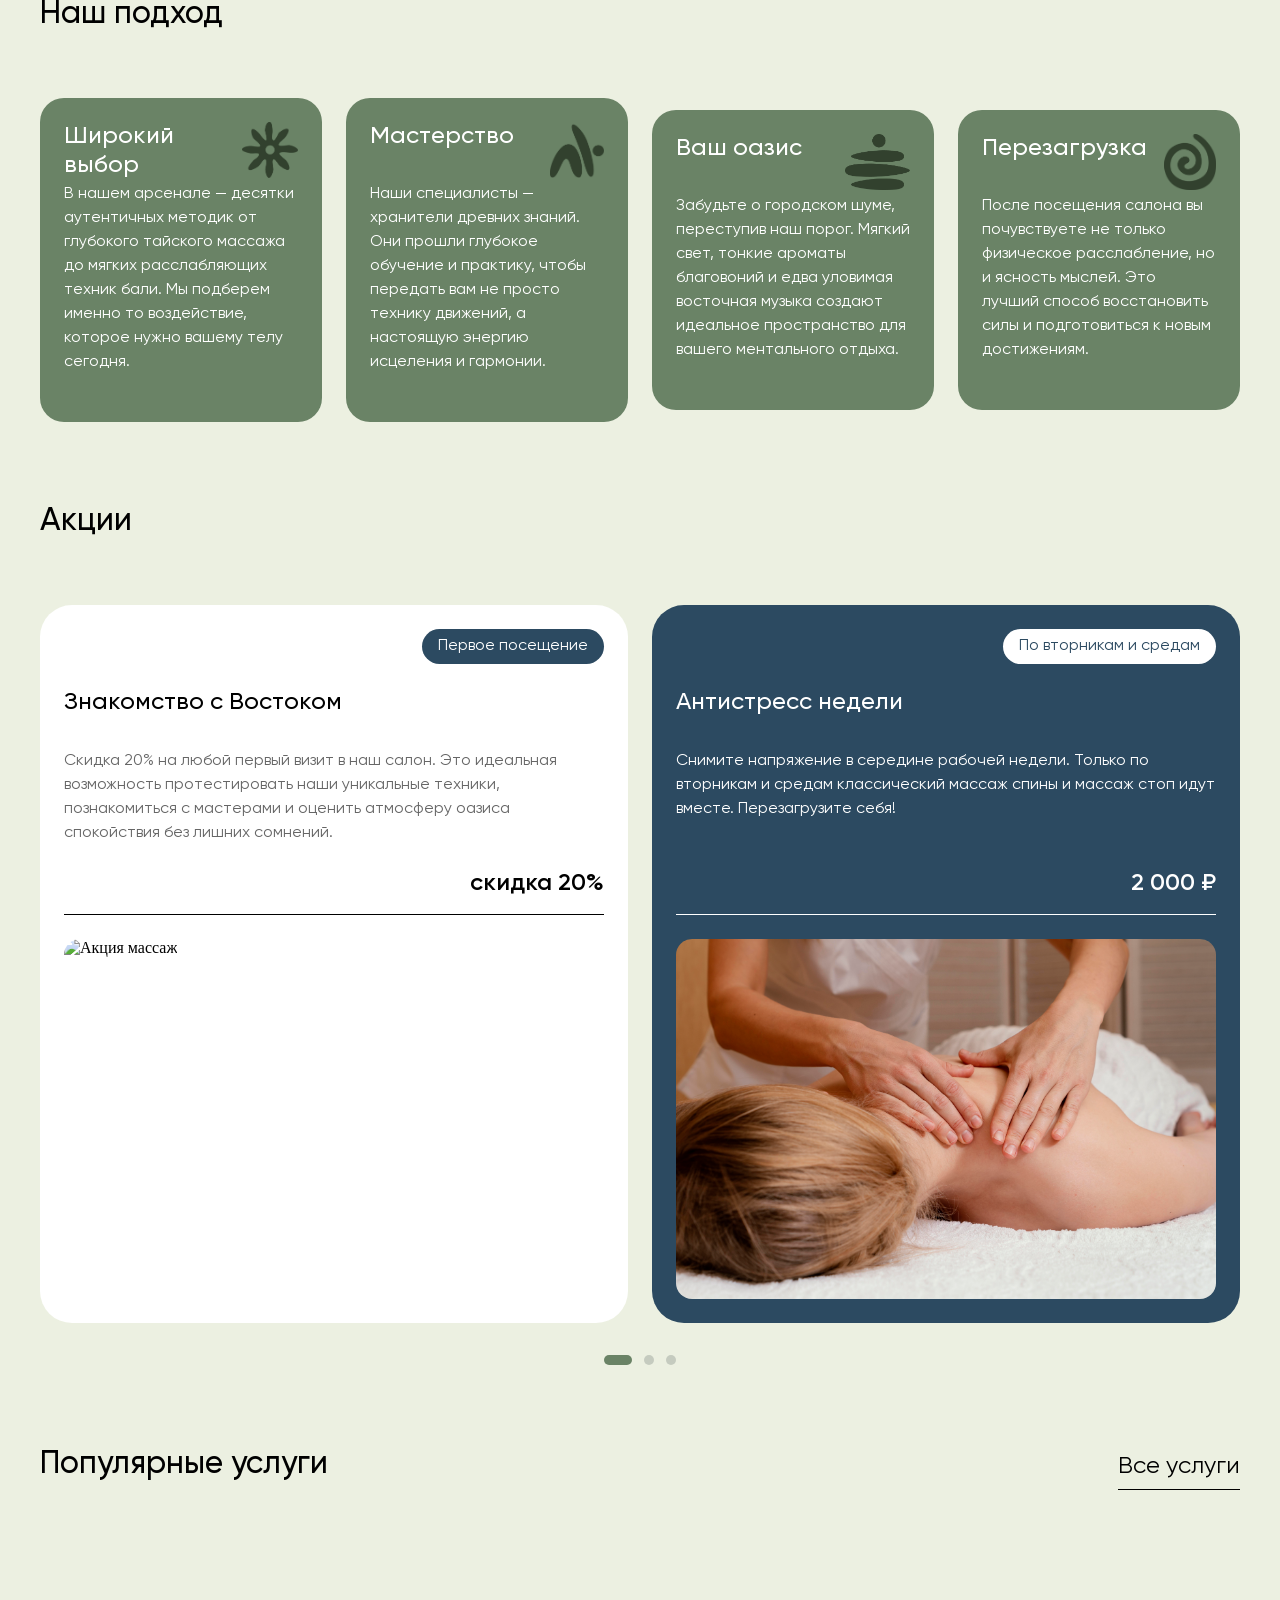
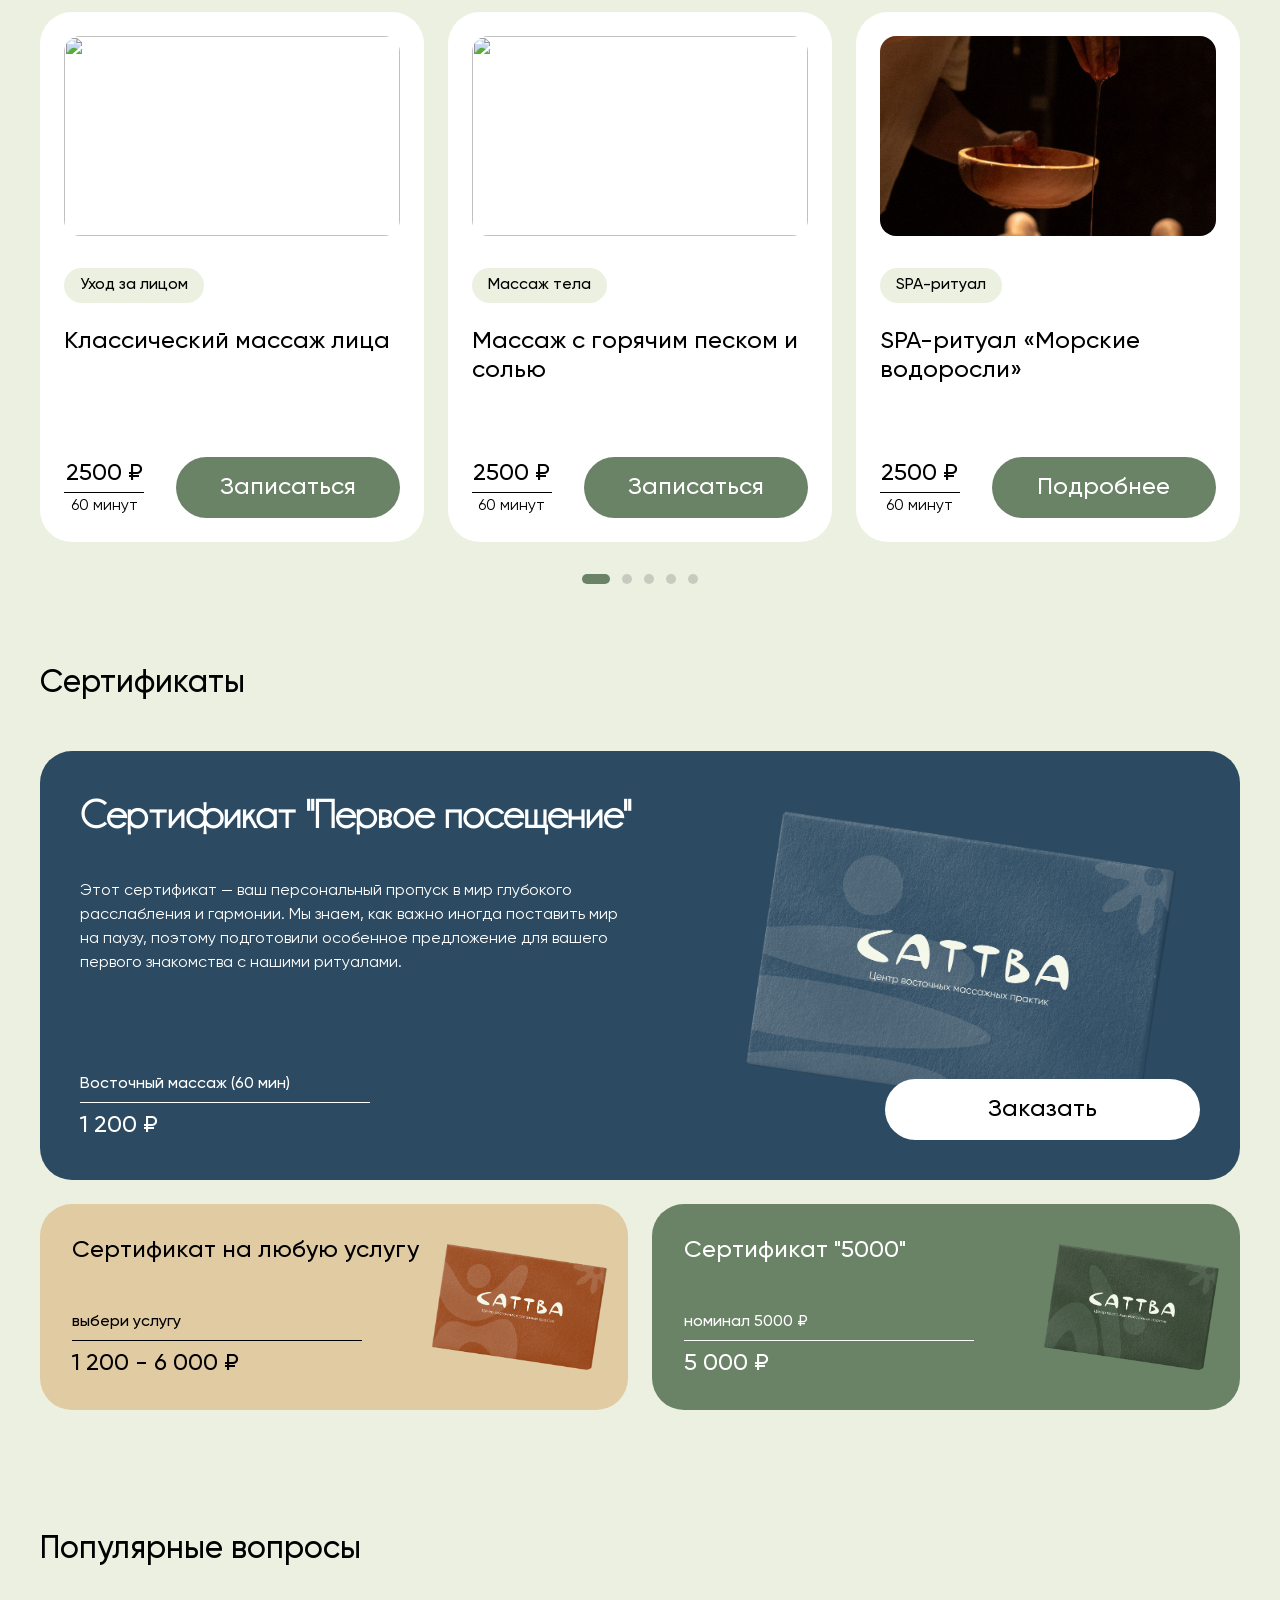
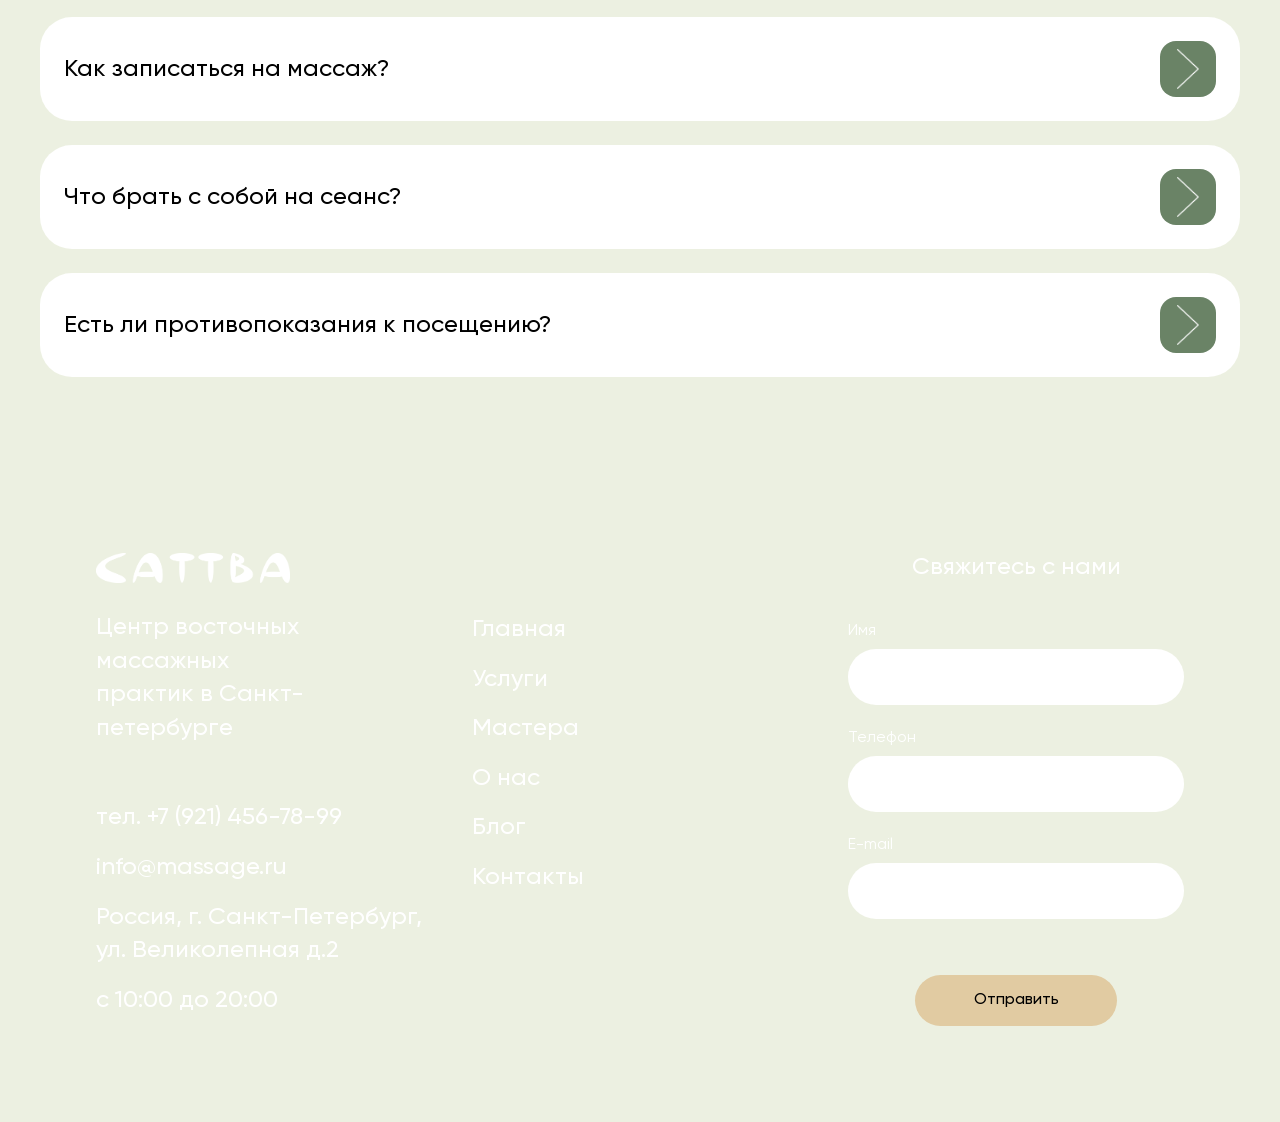
==== commit b865de02: "Add files via upload" ====
--- a/index.html
+++ b/index.html
@@ -398,11 +398,11 @@
             <!-- Навигация -->
             <div class="footer-nav">
                 <a href="#" class="footer-nav-link">Главная</a>
-                <a href="#" class="footer-nav-link">Услуги</a>
-                <a href="#" class="footer-nav-link">Мастера</a>
-                <a href="#" class="footer-nav-link">О нас</a>
-                <a href="#" class="footer-nav-link">Блог</a>
-                <a href="#" class="footer-nav-link">Контакты</a>
+                <a href="html/services.html" class="footer-nav-link">Услуги</a>
+                <a href="html/masters.html" class="footer-nav-link">Мастера</a>
+                <a href="html/about.html" class="footer-nav-link">О нас</a>
+                <a href="html/blog.html" class="footer-nav-link">Блог</a>
+                <a href="html/contacts.html" class="footer-nav-link">Контакты</a>
             </div>
             
             <!-- Обратная связь -->
@@ -411,18 +411,17 @@
                 <form class="footer-contact-form" id="footerForm">
                     <div class="form-group">
                         <label for="footer-name">Имя</label>
-                        <input type="text" id="footer-name" name="name" placeholder="Ваше имя">
+                        <input type="text" id="footer-name" name="name" required>
                     </div>
                     <div class="form-group">
                         <label for="footer-phone">Телефон</label>
-                        <input type="tel" id="footer-phone" name="phone" placeholder="+7 (___) ___-__-__">
+                        <input type="tel" id="footer-phone" name="phone" required>
                     </div>
                     <div class="form-group">
                         <label for="footer-email">E-mail</label>
-                        <input type="email" id="footer-email" name="email" placeholder="example@mail.ru">
+                        <input type="email" id="footer-email" name="email" required>
                     </div>
                     <button type="submit" class="footer-submit-btn">Отправить</button>
-                    
                 </form>
             </div>
         </div>
@@ -475,5 +474,8 @@
     <script src="js/certificates.js"></script>
     <script src="js/faq.js"></script>
     <script src="js/modal.js"></script>
+    
+    <script src="https://cdn.jsdelivr.net/npm/@emailjs/browser@4/dist/email.min.js"></script>
+    <script src="js/forma.js"></script>
 </body>
 </html>
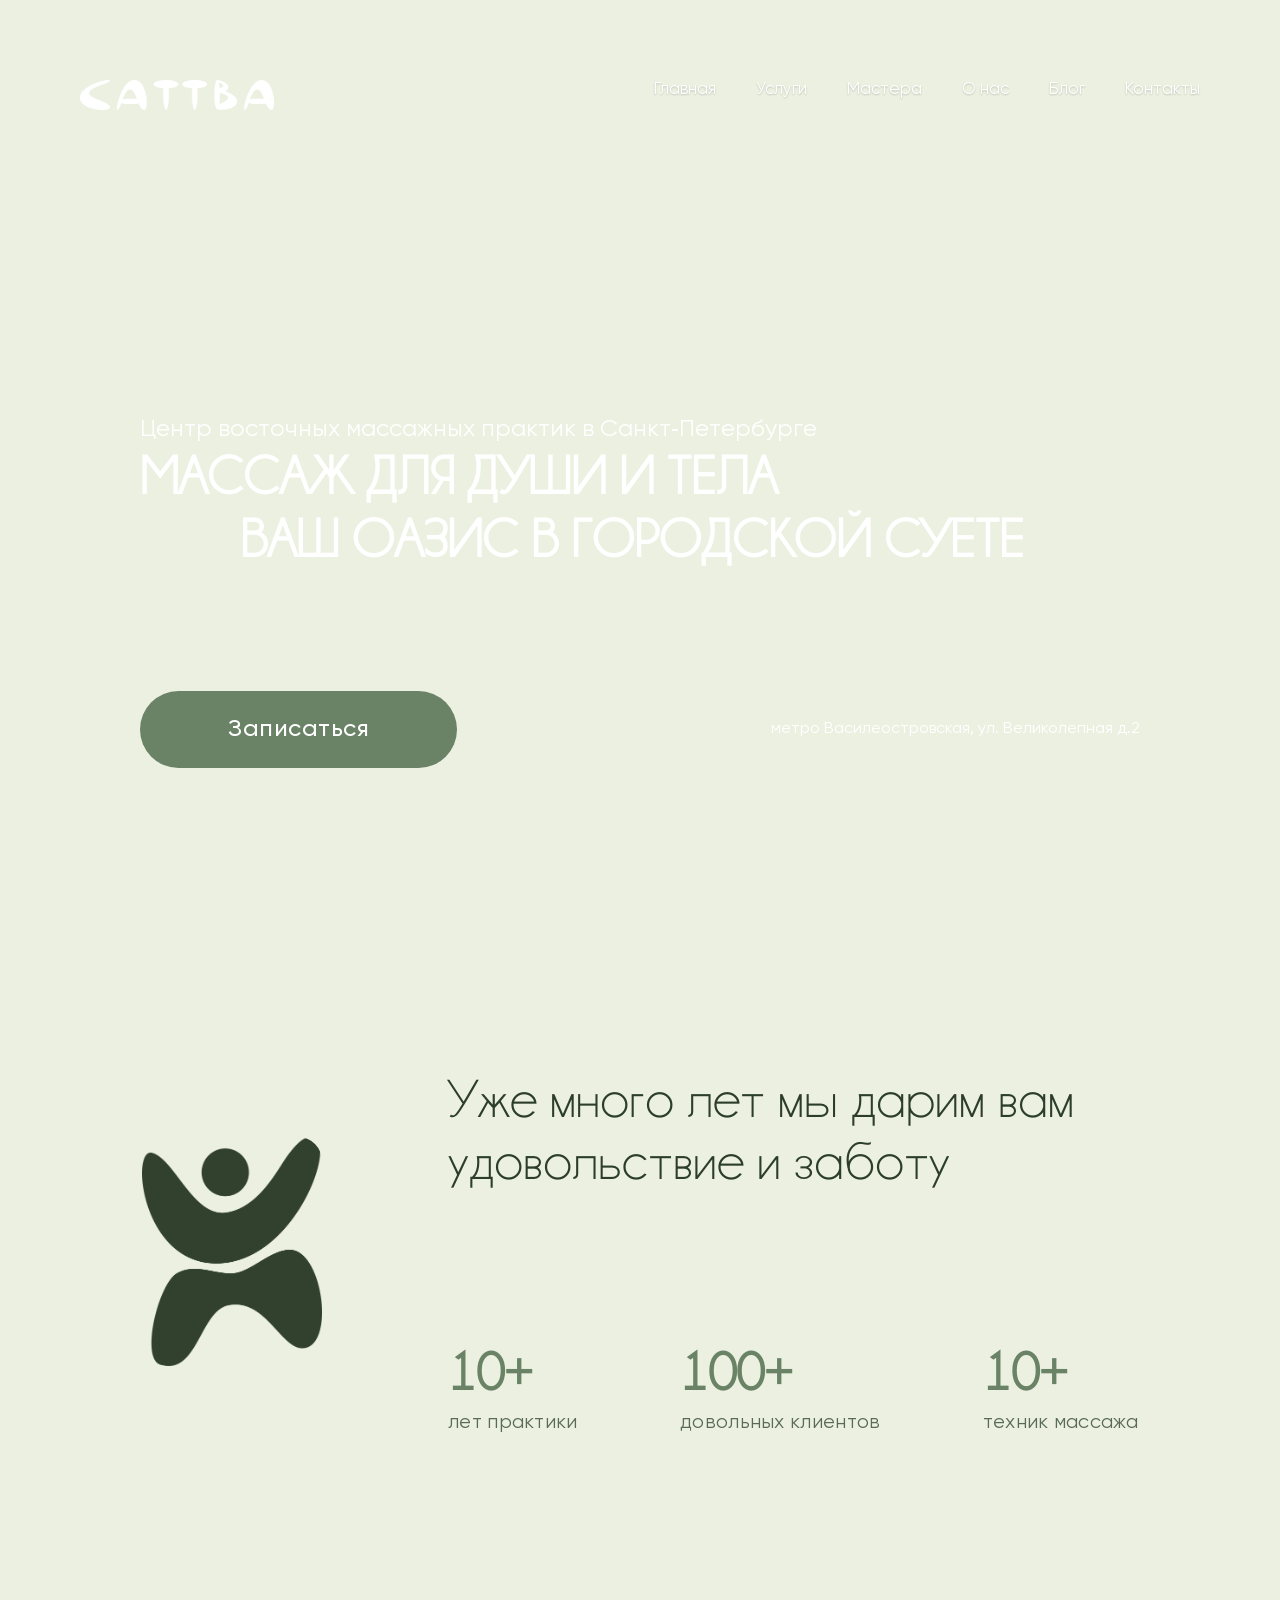
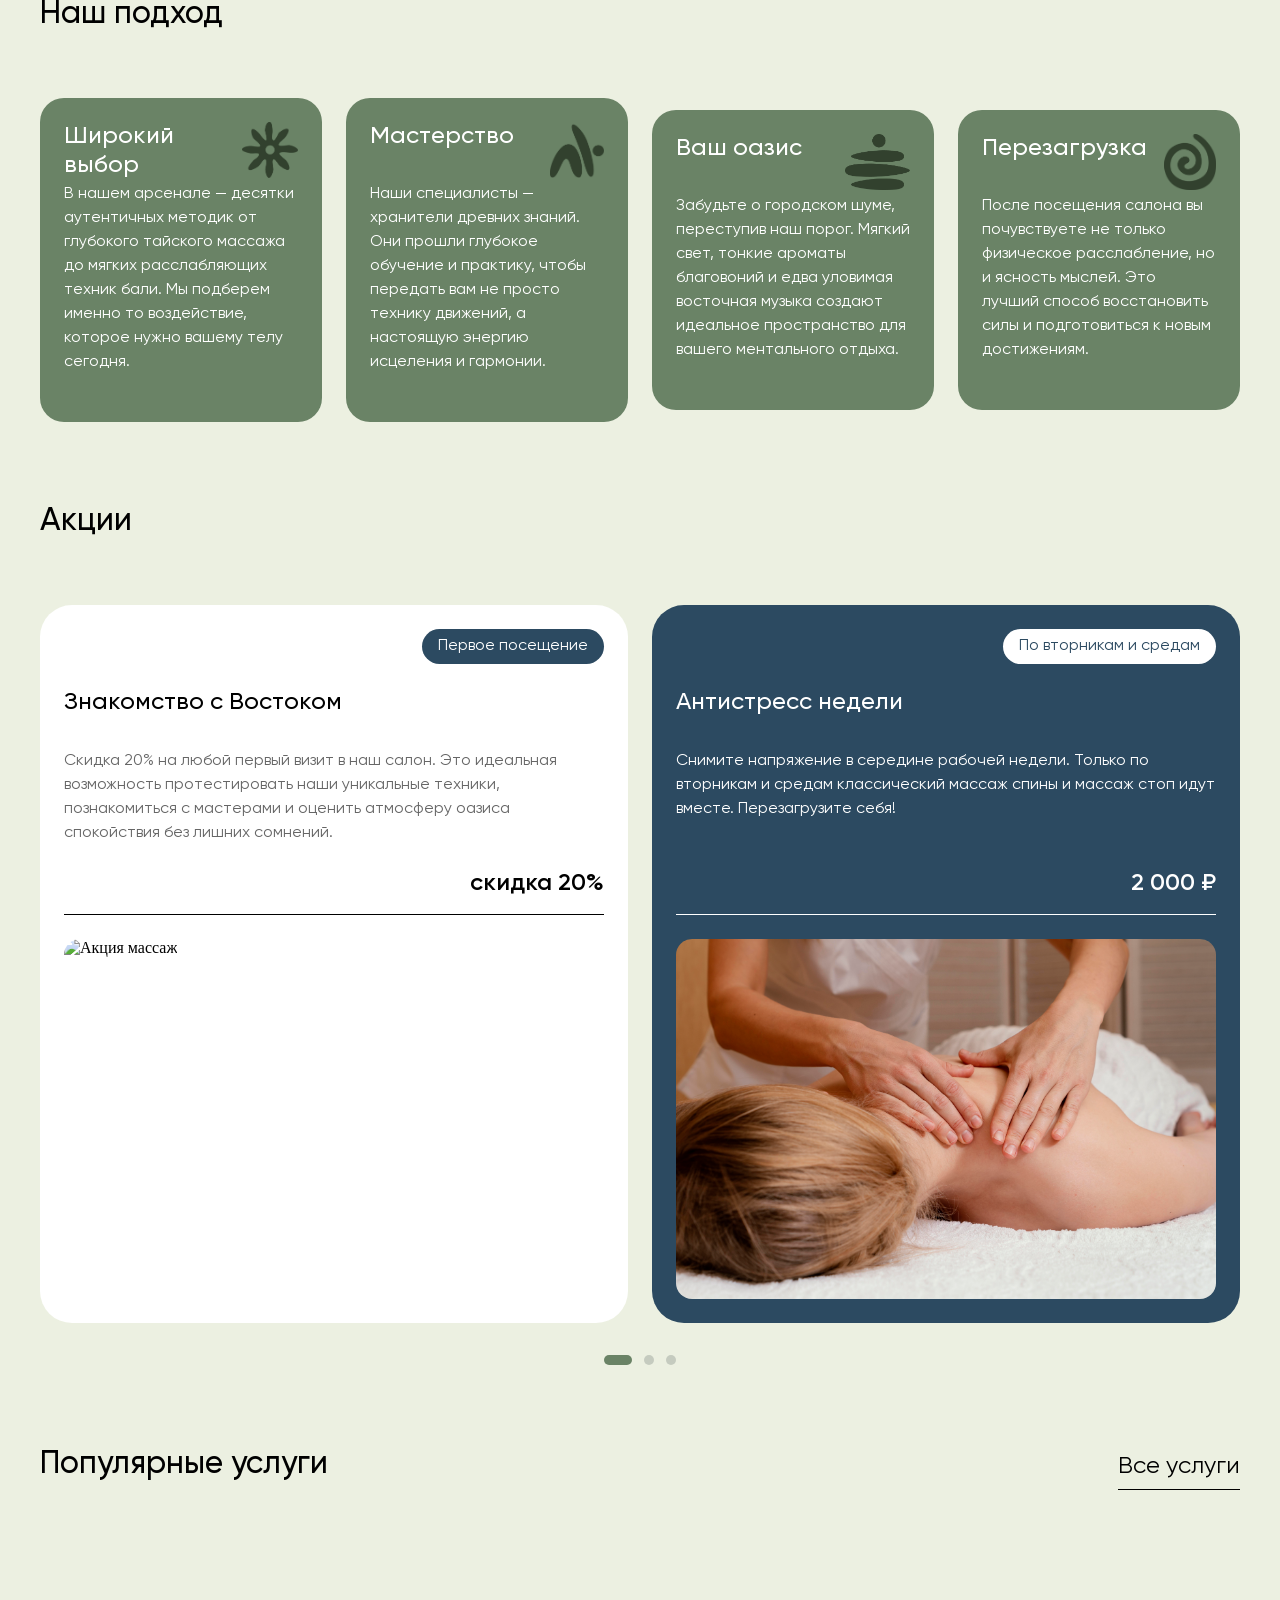
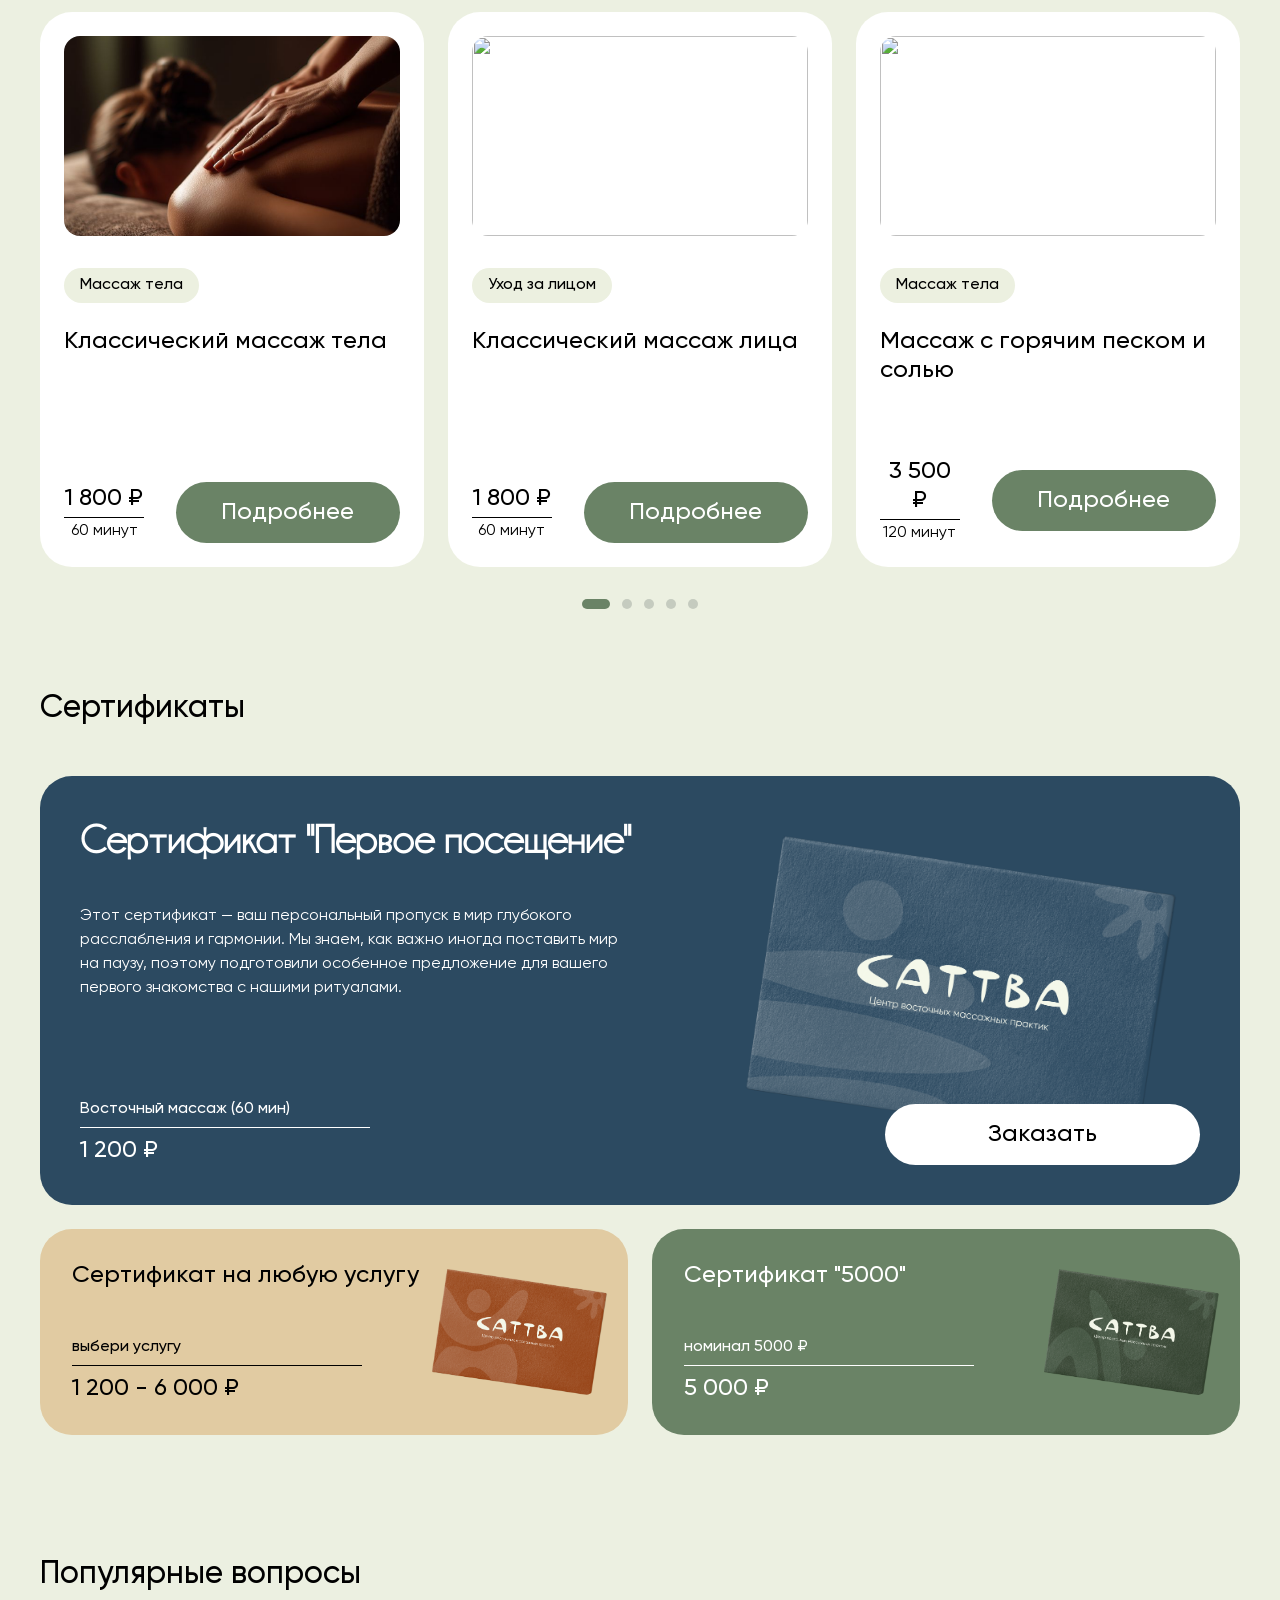
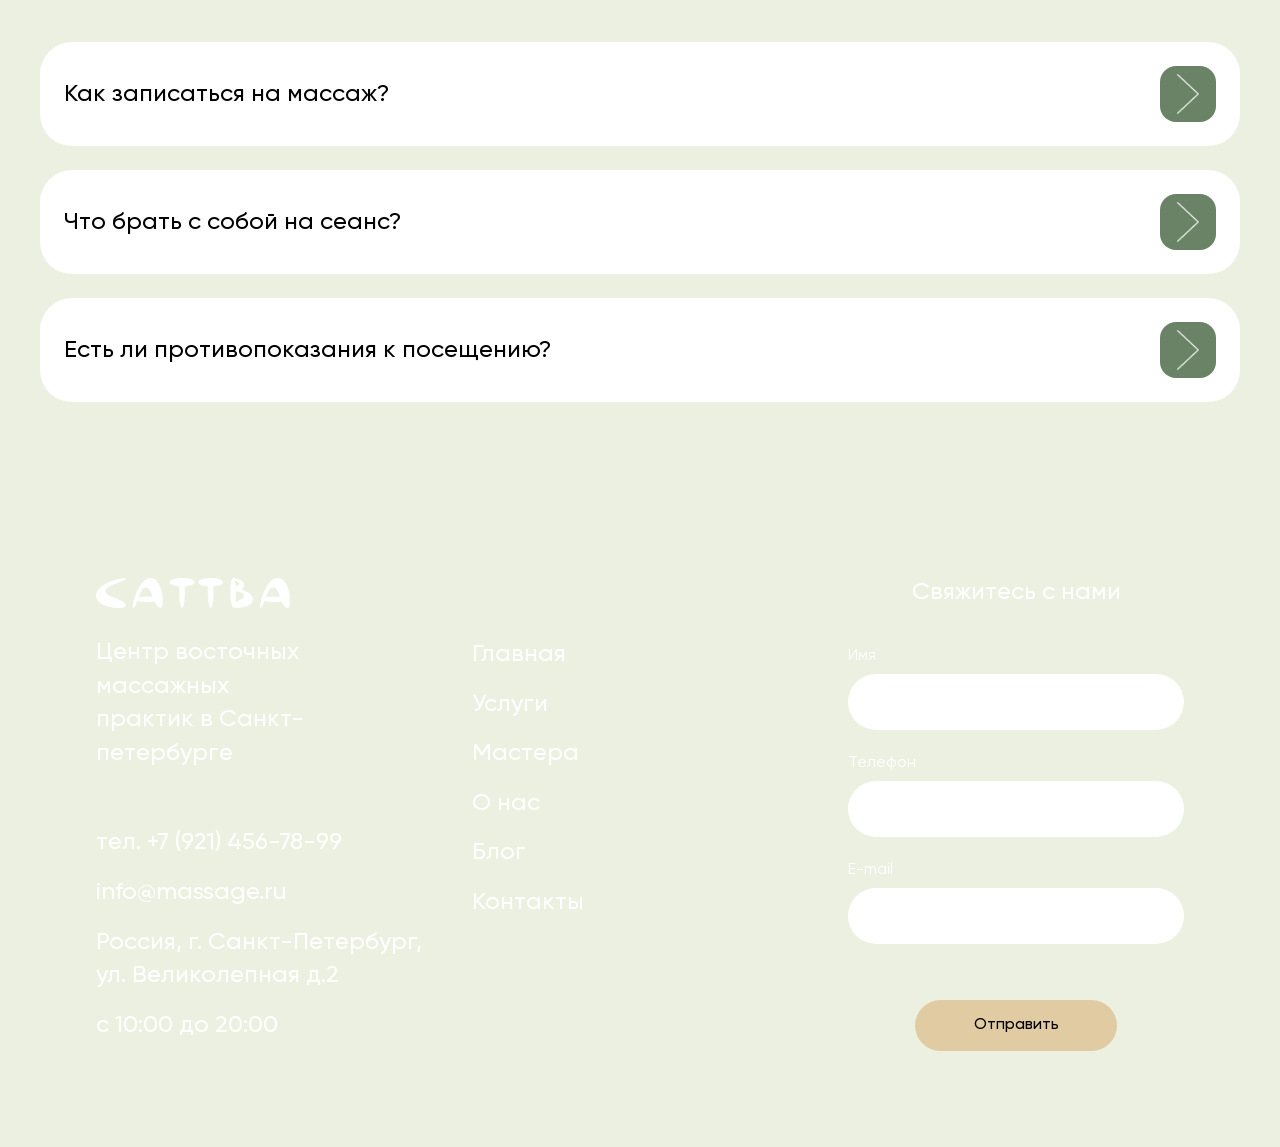
==== commit 7208911e: "Add files via upload" ====
--- a/index.html
+++ b/index.html
@@ -10,13 +10,13 @@
     <link rel="stylesheet" href="styles/modal.css">
 </head>
 <body>
-    <div class="site-wrapper">
+    <!-- <section class="site-wrapper"> -->
     <!-- Первый экран -->
-    <section class="hero" id="hero">
+    <div class="hero" id="hero">
         <div class="hero-outer">
             <!-- Навигационное меню -->
             <nav class="navbar">
-                <img src="img/logo.png" class="logo" alt="Логотип" id="mainLogo">
+                <a href="index.html"><img src="img/logo.png" class="logo" alt="Логотип" id="mainLogo"></a>
                 <ul class="nav-links">
                     <li><a href="index.html">Главная</a></li>
                     <li><a href="html/services.html" class="active">Услуги</a></li>
@@ -32,7 +32,7 @@
 
             <div class="hero-content">
                   <div class="hero-text">
-                        <div class="grid-text-line-1">Центр восточных массажных практик в Санкт-Петербурге</div>
+                        <div class="grid-text-line-1">Центр восточных массажных практик в&nbsp;Санкт&#8209;Петербурге</div>
                         <div class="grid-text-line-2">МАССАЖ ДЛЯ ДУШИ И ТЕЛА</div>
                         <div class="grid-text-line-3">ВАШ ОАЗИС В ГОРОДСКОЙ СУЕТЕ</div>
                     </div>
@@ -42,8 +42,9 @@
                   </div>
             </div>
         </div>
-        </div>
-    </section>
+    </div>
+        
+    <!-- </section> -->
 
     <!-- Инфографика -->
     <section class="about-section">
@@ -189,100 +190,100 @@
         <div class="services-slider">
             <div class="services-track" id="servicesTrack">
                 
-                <!-- Карточка услуги 1 -->
-                <div class="service-card" data-tag="face" data-time="60" data-price="2500">
-                    <div class="service-image">
-                        <img src="img/mas_3.png">
-                    </div>
-                    <div class="service-info">
-                        <div class="service-tag">Уход за лицом</div>
-                        <h4>Классический массаж лица</h4>
-                    </div>
-                    <div class="service-footer">
-                        <div class="service-price-block">
-                            <h4 class="service-price">2500 ₽</h4>
-                            <div class="service-line"></div>
-                            <p class="service-duration">60 минут</p>
-                        </div>
-                        <a href="#" class="service-btn" onclick="openBookingModal(); return false;">Записаться</a>
-                    </div>
-                </div>
-                
-                <!-- Карточка услуги 2 -->
-                <div class="service-card" data-tag="massage" data-time="60" data-price="2500">
-                    <div class="service-image">
-                        <img src="img/mas_4.png">
-                    </div>
-                    <div class="service-info">
-                        <div class="service-tag">Массаж тела</div>
-                        <h4>Массаж с горячим песком и солью</h4>
-                    </div>
-                    <div class="service-footer">
-                        <div class="service-price-block">
-                            <h4 class="service-price">2500 ₽</h4>
-                            <div class="service-line"></div>
-                            <p class="service-duration">60 минут</p>
-                        </div>
-                        <a href="#" class="service-btn" onclick="openBookingModal(); return false;">Записаться</a>
-                    </div>
-                </div>
-                
-                <!-- Карточка услуги 3 -->
-                <div class="service-card" data-tag="spa" data-time="60" data-price="2500">
-                    <div class="service-image">
-                        <img src="img/mas_5.png">
-                    </div>
-                    <div class="service-info">
-                        <div class="service-tag">SPA-ритуал</div>
-                        <h4>SPA-ритуал «Морские водоросли»</h4>
-                    </div>
-                    <div class="service-footer">
-                        <div class="service-price-block">
-                            <h4 class="service-price">2500 ₽</h4>
-                            <div class="service-line"></div>
-                            <p class="service-duration">60 минут</p>
-                        </div>
-                        <a href="#" class="service-btn">Подробнее</a>
-                    </div>
-                </div>
-                
-                <!-- Карточка услуги 4 -->
-                <div class="service-card" data-tag="spa" data-time="60" data-price="2500">
-                    <div class="service-image">
-                        <img src="img/mas_7.png">
-                    </div>
-                    <div class="service-info">
-                        <div class="service-tag">SPA-ритуал</div>
-                        <h4>SPA-ритуал «Полное погружение»</h4>
-                    </div>
-                    <div class="service-footer">
-                        <div class="service-price-block">
-                            <h4 class="service-price">2500 ₽</h4>
-                            <div class="service-line"></div>
-                            <p class="service-duration">60 минут</p>
-                        </div>
-                        <a href="#" class="service-btn">Подробнее</a>
-                    </div>
-                </div>
-                
-                <!-- Карточка услуги 5 -->
-                <div class="service-card" data-tag="massage" data-time="60" data-price="2500">
-                    <div class="service-image">
-                        <img src="img/mas_8.png">
-                    </div>
-                    <div class="service-info">
-                        <div class="service-tag">Массаж тела</div>
-                        <h4>Восточный массаж</h4>
-                    </div>
-                    <div class="service-footer">
-                        <div class="service-price-block">
-                            <h4 class="service-price">2500 ₽</h4>
-                            <div class="service-line"></div>
-                            <p class="service-duration">60 минут</p>
-                        </div>
-                        <a href="#" class="service-btn">Подробнее</a>
-                    </div>
-                </div>
+                    <!-- Карточка услуги 1  -->
+            <div class="service-card" data-tag="massage" data-time="60" data-price="1800">
+                <div class="service-image">
+                    <img src="img/mas_2.png">
+                </div>
+                <div class="service-info">
+                    <div class="service-tag">Массаж тела</div>
+                    <h4>Классический массаж тела</h4>
+                </div>
+                <div class="service-footer">
+                    <div class="service-price-block">
+                        <h4 class="service-price">1 800 ₽</h4>
+                        <div class="service-line"></div>
+                        <p class="service-duration">60 минут</p>
+                    </div>
+                    <a href="html/service-detail.html" class="service-btn">Подробнее</a>
+                </div>
+            </div>
+            
+            <!-- Карточка услуги 2  -->
+            <div class="service-card" data-tag="face" data-time="60" data-price="1800">
+                <div class="service-image">
+                    <img src="img/mas_3.png">
+                </div>
+                <div class="service-info">
+                    <div class="service-tag">Уход за лицом</div>
+                    <h4>Классический массаж лица</h4>
+                </div>
+                <div class="service-footer">
+                    <div class="service-price-block">
+                        <h4 class="service-price">1 800 ₽</h4>
+                        <div class="service-line"></div>
+                        <p class="service-duration">60 минут</p>
+                    </div>
+                    <a href="html/service-detail_2.html" class="service-btn">Подробнее</a>
+                </div>
+            </div>
+            
+            <!-- Карточка услуги 3 -->
+            <div class="service-card" data-tag="massage" data-time="120" data-price="3500">
+                <div class="service-image">
+                    <img src="img/mas_4.png">
+                </div>
+                <div class="service-info">
+                    <div class="service-tag">Массаж тела</div>
+                    <h4>Массаж с горячим песком и солью</h4>
+                </div>
+                <div class="service-footer">
+                    <div class="service-price-block">
+                        <h4 class="service-price">3 500 ₽</h4>
+                        <div class="service-line"></div>
+                        <p class="service-duration">120 минут</p>
+                    </div>
+                    <a href="html/service-detail.html" class="service-btn">Подробнее</a>
+                </div>
+            </div>
+            
+            <!-- Карточка услуги 4  -->
+            <div class="service-card" data-tag="spa" data-time="180" data-price="3000">
+                <div class="service-image">
+                    <img src="img/mas_5.png">
+                </div>
+                <div class="service-info">
+                    <div class="service-tag">SPA-ритуал</div>
+                    <h4>SPA-ритуал «Морские водоросли»</h4>
+                </div>
+                <div class="service-footer">
+                    <div class="service-price-block">
+                        <h4 class="service-price">3 000 ₽</h4>
+                        <div class="service-line"></div>
+                        <p class="service-duration">180 минут</p>
+                    </div>
+                    <a href="html/service-detail.html" class="service-btn">Подробнее</a>
+                </div>
+            </div>
+
+            <!-- Карточка услуги 5 -->
+            <div class="service-card" data-tag="spa" data-time="240" data-price="6000">
+                <div class="service-image">
+                    <img src="img/mas_7.png">
+                </div>
+                <div class="service-info">
+                    <div class="service-tag">SPA-ритуал</div>
+                    <h4>SPA-ритуал «Полное погружение»</h4>
+                </div>
+                <div class="service-footer">
+                    <div class="service-price-block">
+                        <h4 class="service-price">6 000 ₽</h4>
+                        <div class="service-line"></div>
+                        <p class="service-duration">240 минут</p>
+                    </div>
+                    <a href="html/service-detail.html" class="service-btn">Подробнее</a>
+                </div>
+            </div>
             </div>
         </div>
         
--- a/styles/style.css
+++ b/styles/style.css
@@ -36,6 +36,7 @@
     font: 70px ChampagneLimousines, sans-serif;
     font-weight: 900;
     color: #ffffff;
+    letter-spacing: 4%;
 }
 h2{
     font: 60px GilroyMedium, sans-serif;
@@ -51,6 +52,7 @@
     font: 40px ChampagneLimousines, sans-serif;
     font-weight: 900;
     color: #ffffff;
+    letter-spacing: 4%;
 }
 
 section{
@@ -98,7 +100,7 @@
     }
 }
 
-/* ========== HERO секция ========== */
+/* Первый экран  */
 .hero {
     background: transparent;
     margin: 0;
@@ -224,7 +226,6 @@
     
     .nav-links li a:hover {
         border-bottom-color: #2C3E2B;
-        /* color: #6A8366; */
     }
 }
 
@@ -275,7 +276,7 @@
 }
 
 
-/* ========== ФУТЕР ========== */
+/* Футер */
 .footer {
     background-image: url('../img/foot.png');
     background-size: cover;
@@ -302,7 +303,7 @@
     gap: 40px;
 }
 
-/* ========== ПЕРВЫЙ БЛОК ========== */
+/* 1 блок */
 .footer-info {
     flex: 1;
     text-align: left;
@@ -343,7 +344,7 @@
     opacity: 0.8;
 }
 
-/* ========== ВТОРОЙ БЛОК ========== */
+/* 2 блок*/
 .footer-nav {
     flex: 1;
     display: flex;
@@ -362,7 +363,7 @@
     line-height: 1.4;
 }
 
-/* ========== ТРЕТИЙ БЛОК ========== */
+/* 3 блок */
 .footer-form {
     flex: 1;
 }
@@ -435,7 +436,6 @@
     color: #6A8366;
 }
 
-/* ========== АДАПТИВНОСТЬ ========== */
 @media (max-width: 1024px) {
     .footer-container {
         flex-wrap: wrap;
@@ -539,6 +539,8 @@
         gap: 12px;
     }
 }
+
+/* Кнопки */
 
 .btn-primary {
     background: #6A8366;
@@ -584,6 +586,9 @@
 }
 
 @media (max-width: 768px) {
+    .btn-primary {
+        font-size: 20px;
+}
 
     .service-btn {
         font-size: 20px;
--- a/styles/style_main.css
+++ b/styles/style_main.css
@@ -1,6 +1,4 @@
-/* ========== HERO секция ========== */
-
-
+/* Первый экран */
 .hero-content {
     margin: 0px 120px;
     flex: 1;
@@ -36,6 +34,8 @@
         flex-direction: column;
         justify-content: center;
         margin-top: 120px;
+        margin-left: 16px;
+        margin-right: 16px;
     }
 }
 
@@ -55,6 +55,7 @@
     margin: 0;
     margin-bottom: 0;
     transition: 1s;
+    letter-spacing: 4%;
 }
 .grid-text-line-3 {
     font: 54px ChampagneLimousines, sans-serif;
@@ -64,7 +65,9 @@
     margin-top: 0;
     margin-bottom: 0;
     transition: 1s;
-}
+    letter-spacing: 4%;
+}
+
 
 @media (max-width: 1024px) {
     .grid-text-line-2 {
@@ -126,10 +129,10 @@
         gap: 32px;
         margin-top: 0;
         margin-bottom: 40px;
-    }
-}
-
-
+        margin-left: 16px;
+        margin-right: 16px;
+    }
+}
 
 .inline-note {
     font-weight: 300;
@@ -149,7 +152,6 @@
     }
 }
 
-/* Дополнительный фикс для body на мобильных */
 @media (max-width: 768px) {
     body {
         min-height: 100vh;
@@ -158,14 +160,12 @@
     }
 }
 
-/* Обертка для всего сайта */
 .site-wrapper {
     display: flex;
     flex-direction: column;
     min-height: 100vh;
 }
 
-/* Для мобильной версии */
 @media (max-width: 768px) {
     .hero {
         flex: 1;
@@ -187,8 +187,7 @@
         margin-bottom: 16px;
     }
 }
-/* ========== БЛОК С ИЗОБРАЖЕНИЕМ И ИНФОГРАФИКОЙ ========== */
-
+/* Инфорграфика */
 .about-container {
     flex: 1;
     display: grid;
@@ -241,7 +240,6 @@
     transform: scale(1.03);
 }
 
-/* Текстовый блок */
 .about-text {
     grid-column: 5 / 12;
     height: 367px;
@@ -339,8 +337,7 @@
 }
 
 
-/* ========== БЛОК С КВАДРАТНЫМИ КАРТОЧКАМИ ========== */
-
+/* Карточки особенности салона */
 .features-grid {
     flex: 1;
     display: grid;
@@ -359,7 +356,6 @@
         grid-template-columns: repeat(2, 1fr);
     }
 }
-/* Мобильная версия: горизонтальный скролл без полосы прокрутки */
 @media (max-width: 768px) {
     .features-grid {
         display: flex;
@@ -462,7 +458,7 @@
     }
 }
 
-/* ========== БЛОК С АКЦИЯМИ ========== */
+/* Акции*/
 .promotions-section {
     background-color: #ECF0E1;
 }
@@ -565,7 +561,6 @@
 }
 
 
-/* Стили для второй карточки акции - синий цвет */
 .promotion-card:nth-child(2) {
     background-color: #2C4A61;
 }
@@ -636,7 +631,7 @@
     }
 }
 
-/* ========== БЛОК С ПОПУЛЯРНЫМИ УСЛУГАМИ ========== */
+/* Популярные услуги */
 .services-section {
     background-color: #ECF0E1;
 }
@@ -651,20 +646,6 @@
 .services-title {
     margin-bottom: 0;
 }
-
-/* .services-link {
-    font-family: 'Gilroy', sans-serif;
-    font-size: 24px;
-    color: #000000;
-    text-decoration: none;
-    padding-bottom: 8px;
-    border-bottom: 2px solid transparent;
-    transition: border-color 0.3s ease;
-}
-
-.services-link:hover {
-    border-bottom-color: #6A8366;
-} */
 
 .services-slider {
     overflow: hidden;
@@ -767,7 +748,6 @@
     margin-top: 32px;
 }
 
-/* Адаптивность для блока услуг */
 @media (max-width: 1440px) {
     .service-image {
         height: 200px;
@@ -775,7 +755,6 @@
 
 }
 
-/* Стиль для ссылки "Все услуги" с подчеркиванием на 8px */
 .services-link {
     font-family: 'Gilroy', sans-serif;
     font-size: 24px;
@@ -820,8 +799,6 @@
 }
 
 
-
-/* Убираем курсор-руку со всех слайдеров */
 .promotions-slider,
 .promotions-track,
 .services-slider,
@@ -840,7 +817,7 @@
 
 
 
-/* ========== БЛОК FAQ ========== */
+/* Вопросы */
 .faq-section {
     background-color: #ECF0E1;
     padding-bottom: 120px;
@@ -874,7 +851,6 @@
     flex: 1;
 }
 
-/* Кнопка раскрытия 56x56 с картинкой */
 .faq-toggle {
     width: 56px;
     height: 56px;
@@ -903,7 +879,6 @@
     transform: scale(1.02);
 }
 
-/* Активное состояние (картинка поворачивается, цвет кнопки меняется на бежевый) */
 .faq-toggle.active {
     background-color: #32412E;
 }
@@ -912,7 +887,6 @@
     transform: rotate(90deg);
 }
 
-/* Ответ */
 .faq-answer {
     max-height: 0;
     overflow: hidden;
@@ -923,7 +897,6 @@
     line-height: 1.5;
 }
 
-/* Открытое состояние */
 .faq-item.open .faq-answer {
     max-height: 300px;
 }
--- a/styles/certificates.css
+++ b/styles/certificates.css
@@ -1,6 +1,5 @@
-/* certificates.css - стили для блока сертификатов */
-
-/* ========== ОБЩИЕ СТИЛИ ========== */
+/* для блока сертификатов */
+
 .certificates-section {
     background-color: #ECF0E1;
     padding-bottom: 120px;
@@ -10,8 +9,7 @@
     margin-bottom: 48px;
 }
 
-/* ========== ЦВЕТА КАРТОЧЕК ========== */
-/* Цвет 0 - Синий */
+/* Цвета карточек*/
 .cert-card-large[data-cert-color="0"],
 .cert-card-small[data-cert-color="0"] {
     background-color: #2C4A61;
@@ -83,7 +81,7 @@
     background-color: #FFFFFF;
 }
 
-/* ========== ВЕРТИКАЛЬНЫЙ БЛОК С ЦЕНОЙ ========== */
+/* мини-блок с ценой */
 .cert-price-block-vertical {
     display: flex;
     flex-direction: column;
@@ -122,7 +120,7 @@
     font-size: 24px;
 }
 
-/* ========== ВЕРХНЯЯ БОЛЬШАЯ КАРТОЧКА ========== */
+/* Верхняя карточка */
 .cert-card-large {
     display: flex;
     border-radius: 32px;
@@ -140,9 +138,6 @@
 }
 
 .cert-large-title {
-    /* font-family: 'ChampagneLimousines', sans-serif;
-    font-size: 40px;
-    font-weight: 900; */
     margin-bottom: 40px;
     line-height: 1.2;
 }
@@ -195,7 +190,7 @@
     opacity: 0.9;
 }
 
-/* ========== НИЖНИЕ КАРТОЧКИ (картинка заходит на поля) ========== */
+/* Нижние карточки */
 .cert-cards-row {
     display: flex;
     gap: 24px;
@@ -231,7 +226,6 @@
     margin-bottom: 48px;
 }
 
-/* ИСПРАВЛЕНО: изображение видно полностью, не обрезается */
 .cert-small-right {
     width: 200px;
     height: 100%;
@@ -251,13 +245,13 @@
 
 .cert-small-right img {
     width: 100%;
-    height: auto;  /* Изменено с 100% на auto */
-    max-height: 100%; /* Добавлено - ограничиваем по высоте контейнера */
-    object-fit: contain; /* Изменено с cover на contain */
+    height: auto;  
+    max-height: 100%; 
+    object-fit: contain; 
     border-radius: 0 32px 32px 0;
 }
 
-/* ========== МОБИЛЬНАЯ ВЕРСИЯ ========== */
+/* Мобильная версия */
 .certificates-mobile {
     display: none;
     overflow: hidden;
@@ -296,7 +290,6 @@
     pointer-events: auto;
 }
 
-/* Цвета для мобильных карточек */
 .cert-mobile-card[data-mobile-color="0"] {
     background-color: #2C4A61;
     color: #FFFFFF;
--- a/styles/modal.css
+++ b/styles/modal.css
@@ -1,4 +1,4 @@
-/* ========== МОДАЛЬНОЕ ОКНО ========== */
+/* Первый экран */
 .modal {
     display: none;
     position: fixed;
@@ -11,6 +11,9 @@
     justify-content: center;
     align-items: center;
     backdrop-filter: blur(4px);
+    overflow-y: auto;
+    padding: 0;
+    box-sizing: border-box;
 }
 
 .modal.active {
@@ -20,19 +23,32 @@
 .modal-content {
     position: relative;
     width: 668px;
-    max-width: 90%;
+    max-width: 100%;
     background-color: #ECF0E0;
     border-radius: 32px;
     padding: 24px;
     text-align: center;
     box-sizing: border-box;
+    margin: auto;
+    max-height: 100%;
+    overflow-y: auto;
+    scrollbar-width: none; /* Firefox */
+    -ms-overflow-style: none; /* IE и Edge */
+}
+
+/* Скрываем скроллбар для Chrome, Safari и Opera */
+.modal-content::-webkit-scrollbar {
+    display: none;
+    width: 0;
+    height: 0;
 }
 
 /* Кнопка закрытия */
 .modal-close {
-    position: absolute;
-    top: 24px;
-    right: 24px;
+    position: sticky;
+    top: 0;
+    right: 0;
+    float: right;
     width: 40px;
     height: 40px;
     background: transparent;
@@ -41,6 +57,8 @@
     display: flex;
     align-items: center;
     justify-content: center;
+    margin-bottom: 16px;
+    z-index: 10;
 }
 
 .modal-close span {
@@ -63,14 +81,21 @@
     background-color: #6A8366;
 }
 
+/* Очистка float после кнопки закрытия */
+.modal-content::after {
+    content: '';
+    display: table;
+    clear: both;
+}
+
 .modal-title {
-
     margin-bottom: 0;
     margin-top: 16px;
     text-align: center;
-}
+    clear: both;
+}
+
 .modal-subtitle {
-
     margin-top: 32px;
     margin-bottom: 48px;
     margin-left: auto;
@@ -206,31 +231,61 @@
     transform: translateY(-2px);
 }
 
-/* ========== МОБИЛЬНАЯ ВЕРСИЯ ========== */
 @media (max-width: 768px) {
+    .modal {
+        padding: 0;
+        align-items: flex-start;
+    }
+    
     .modal-content {
-        width: calc(100% - 32px);
+        width: 100%;
         max-width: none;
-        padding: 16px;
-        margin: 16px;
-    }
+        padding: 20px 16px;
+        margin: 0;
+        border-radius: 0;
+        max-height: 100vh;
+        overflow-y: auto;
+        -webkit-overflow-scrolling: touch;
+        scrollbar-width: none; /* Firefox */
+        -ms-overflow-style: none; /* IE и Edge */
+    }
+    
+    /* Скрываем скроллбар на мобильных */
+    .modal-content::-webkit-scrollbar {
+        display: none;
+        width: 0;
+        height: 0;
+    }
+    
     .modal-close {
-        top: 16px;
-        right: 16px;
-    }
+        position: sticky;
+        top: 0;
+        right: 0;
+        float: right;
+        margin-bottom: 16px;
+        background-color: #ECF0E0;
+        border-radius: 50%;
+        z-index: 100;
+    }
+    
     .modal-title {
         margin-top: 24px;
+        clear: both;
     }
     
     .modal-subtitle {
         margin-top: 24px;
         max-width: none;
         width: 100%;
+        padding: 0 8px;
+        box-sizing: border-box;
     }
     
     .modal-form {
         max-width: none;
         width: 100%;
+        padding: 0 8px;
+        box-sizing: border-box;
     }
     
     .modal-form-group input {
@@ -240,17 +295,117 @@
     .modal-checkboxes {
         max-width: none;
         width: 100%;
-    }
+        padding: 0 8px;
+        box-sizing: border-box;
+    }
+    
     .modal-checkbox-custom {
         width: 44px;
         height: 44px;
     }
     
+    .modal-checkbox-input:checked + .modal-checkbox-custom::after {
+        left: 14px;
+        top: 6px;
+        width: 14px;
+        height: 20px;
+    }
+    
     .modal-submit-btn {
         max-width: none;
-        width: 100%;
+        width: calc(100% - 16px);
         font-size: 20px;
         margin-top: 48px;
+        margin-bottom: 32px;
+        margin-left: auto;
+        margin-right: auto;
+    }
+}
+
+/* Для очень маленьких экранов (до 400px) */
+@media (max-width: 400px) {
+    .modal-content {
+        width: 100%;
+        padding: 16px 12px;
+        margin: 0;
+    }
+    
+    .modal-title {
+        font-size: 24px;
+        margin-top: 16px;
+    }
+    
+    .modal-subtitle {
+        font-size: 14px;
+        margin-top: 16px;
+        margin-bottom: 32px;
+    }
+    
+    .modal-form-group input {
+        padding: 16px 14px;
+        font-size: 14px;
+    }
+    
+    .modal-checkbox-custom {
+        width: 36px;
+        height: 36px;
+    }
+    
+    .modal-checkbox-input:checked + .modal-checkbox-custom::after {
+        left: 10px;
+        top: 4px;
+        width: 12px;
+        height: 18px;
+    }
+    
+    .modal-checkbox-label {
+        font-size: 12px;
+        line-height: 2.2;
+    }
+    
+    .modal-submit-btn {
+        padding: 18px 16px;
+        font-size: 18px;
+        margin-top: 32px;
         margin-bottom: 24px;
+        width: calc(100% - 16px);
+    }
+}
+
+/* Альбомная ориентация на мобильных */
+@media (max-width: 768px) and (orientation: landscape) {
+    .modal-content {
+        padding: 16px;
+        margin: 0;
+        width: 100%;
+        max-height: 100vh;
+    }
+    
+    .modal-title {
+        margin-top: 8px;
+        font-size: 20px;
+    }
+    
+    .modal-subtitle {
+        margin-top: 16px;
+        margin-bottom: 24px;
+    }
+    
+    .modal-form-group {
+        margin-bottom: 16px;
+    }
+    
+    .modal-form-group input {
+        padding: 12px 14px;
+    }
+    
+    .modal-checkboxes {
+        margin-top: 24px;
+    }
+    
+    .modal-submit-btn {
+        margin-top: 32px;
+        margin-bottom: 16px;
+        padding: 16px 20px;
     }
 }
